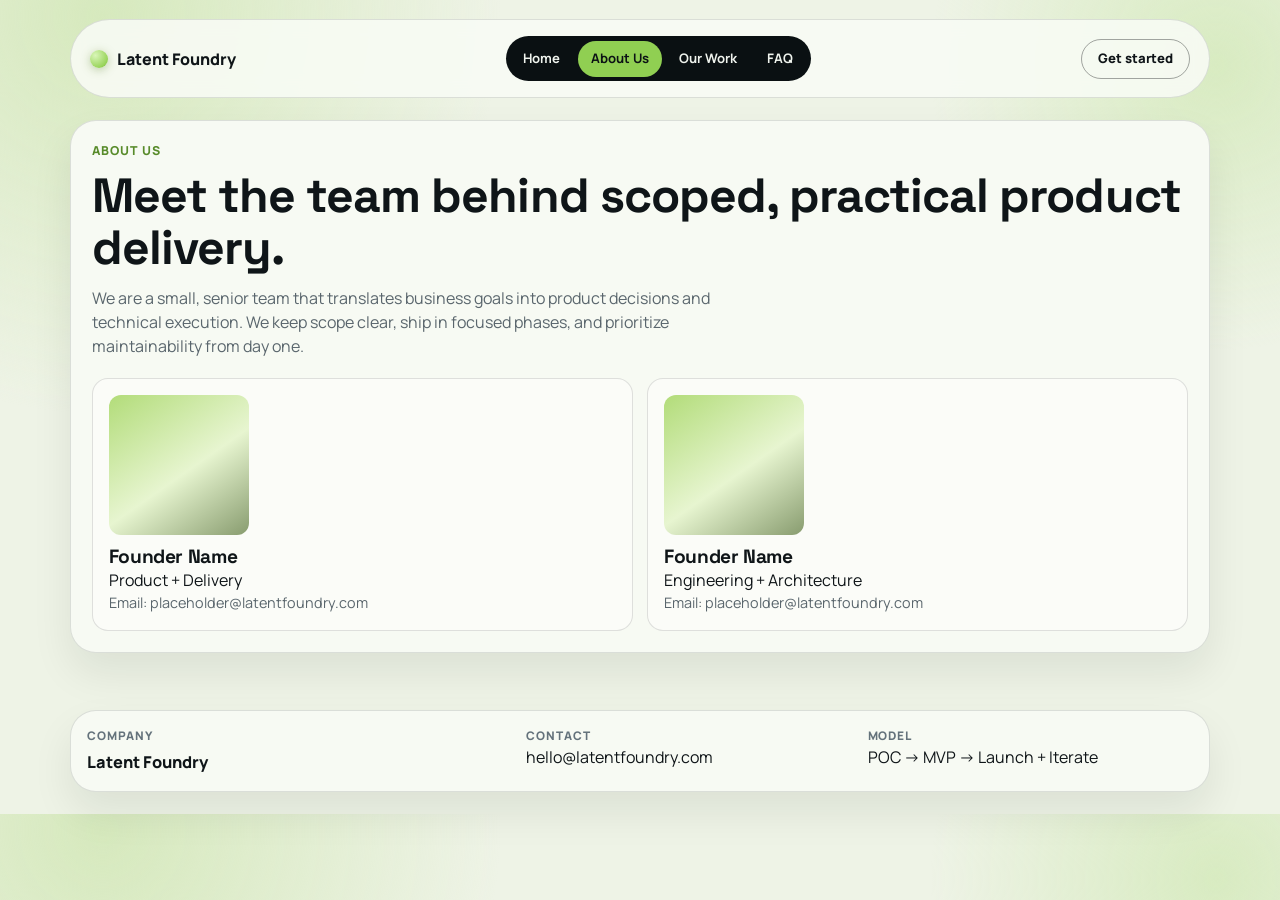
==== about/index.html @ 04f0ca00 "Convert site to multi-page static routes with project slug pages" ====
<!doctype html>
<html lang="en">
  <head>
    <meta charset="UTF-8" />
    <link rel="icon" type="image/svg+xml" href="../assets/favicon.svg" />
    <meta name="viewport" content="width=device-width, initial-scale=1.0" />
    <meta
      name="description"
      content="About Latent Foundry, a boutique product and engineering team focused on practical delivery."
    />
    <title>Latent Foundry | About Us</title>
    <link rel="preconnect" href="https://fonts.googleapis.com" />
    <link rel="preconnect" href="https://fonts.gstatic.com" crossorigin />
    <link
      href="https://fonts.googleapis.com/css2?family=Manrope:wght@400;600;700;800&family=Space+Grotesk:wght@500;700&display=swap"
      rel="stylesheet"
    />
    <link rel="stylesheet" href="../css/styles.css" />
  </head>
  <body data-page="about">
    <header class="site-header">
      <div class="container nav-shell">
        <a href="../" class="brand">
          <span class="brand-dot" aria-hidden="true"></span>
          <span class="brand-text">Latent Foundry</span>
        </a>
        <nav class="nav-links" aria-label="Primary">
          <a href="../">Home</a>
          <a href="../about/" class="active">About Us</a>
          <a href="../work/">Our Work</a>
          <a href="../#faq">FAQ</a>
        </nav>
        <a href="../get-started/" class="nav-cta">Get started</a>
      </div>
    </header>

    <main>
      <section class="section">
        <div class="container panel page-shell" data-reveal>
          <p class="eyebrow">About us</p>
          <h1 id="about-title"></h1>
          <p class="lead" id="about-copy"></p>

          <div class="founder-grid">
            <article class="founder-card">
              <div class="founder-avatar"></div>
              <h3>Founder Name</h3>
              <p>Product + Delivery</p>
              <p class="muted">Email: placeholder@latentfoundry.com</p>
            </article>
            <article class="founder-card">
              <div class="founder-avatar"></div>
              <h3>Founder Name</h3>
              <p>Engineering + Architecture</p>
              <p class="muted">Email: placeholder@latentfoundry.com</p>
            </article>
          </div>
        </div>
      </section>
    </main>

    <footer class="section">
      <div class="container footer-grid panel">
        <div>
          <p class="footer-label">Company</p>
          <p class="footer-brand">Latent Foundry</p>
        </div>
        <div>
          <p class="footer-label">Contact</p>
          <p>hello@latentfoundry.com</p>
        </div>
        <div>
          <p class="footer-label">Model</p>
          <p>POC -> MVP -> Launch + Iterate</p>
        </div>
      </div>
    </footer>

    <script src="../js/content.js" defer></script>
    <script src="../js/main.js" defer></script>
  </body>
</html>
---- css/styles.css ----
:root {
  --bg: #eef3e6;
  --bg-soft: #f7faf3;
  --ink: #0f1518;
  --ink-soft: #5a666d;
  --line: rgba(12, 18, 20, 0.12);
  --accent: #79ba37;
  --accent-dark: #588b2a;
  --radius-lg: 26px;
  --radius-md: 18px;
  --container: 1140px;
}

*,
*::before,
*::after {
  box-sizing: border-box;
}

html {
  scroll-behavior: smooth;
}

body {
  margin: 0;
  background:
    radial-gradient(circle at 8% 2%, #d6e9bd 0%, transparent 28%),
    radial-gradient(circle at 95% 8%, #d8ebc1 0%, transparent 20%),
    var(--bg);
  color: var(--ink);
  font-family: "Manrope", system-ui, -apple-system, Segoe UI, sans-serif;
  line-height: 1.5;
}

h1,
h2,
h3 {
  margin: 0;
  font-family: "Space Grotesk", "Manrope", sans-serif;
  letter-spacing: -0.02em;
  line-height: 1.08;
}

p {
  margin: 0;
}

a {
  color: inherit;
}

.container {
  width: min(var(--container), calc(100% - 2rem));
  margin-inline: auto;
}

.section {
  padding-block: 1.35rem;
}

.site-header {
  padding-top: 1.2rem;
}

.nav-shell {
  border: 1px solid var(--line);
  background: rgba(248, 251, 244, 0.9);
  border-radius: 999px;
  padding: 1rem 1.2rem;
  display: grid;
  grid-template-columns: auto 1fr auto;
  gap: 1rem;
  align-items: center;
  backdrop-filter: blur(10px);
}

.brand {
  display: inline-flex;
  align-items: center;
  gap: 0.55rem;
  text-decoration: none;
}

.brand-dot {
  width: 18px;
  height: 18px;
  border-radius: 50%;
  background: radial-gradient(circle at 30% 30%, #d9f6b8, #99d45b 70%, #6da832 100%);
  box-shadow: 0 2px 10px rgba(90, 127, 36, 0.38);
}

.brand-text {
  font-size: 1rem;
  font-weight: 800;
}

.nav-links {
  justify-self: center;
  display: flex;
  gap: 0.3rem;
  padding: 0.3rem;
  border-radius: 999px;
  background: #0a1012;
}

.nav-links a {
  color: #eff3ed;
  text-decoration: none;
  font-size: 0.82rem;
  font-weight: 700;
  border-radius: 999px;
  padding: 0.5rem 0.8rem;
}

.nav-links a:hover {
  background: rgba(135, 201, 63, 0.22);
}

.nav-links a.active {
  background: #90cf52;
  color: #0c1215;
}

.nav-cta {
  text-decoration: none;
  border: 1px solid rgba(10, 13, 14, 0.36);
  border-radius: 999px;
  padding: 0.58rem 1rem;
  font-size: 0.82rem;
  font-weight: 800;
}

.nav-cta:hover {
  background: #0f1416;
  color: #f3f8ee;
}

.nav-cta.active {
  background: #0f1416;
  color: #f3f8ee;
}

.hero-grid {
  display: grid;
  grid-template-columns: 1.08fr 0.92fr;
  gap: 1rem;
}

.panel {
  border: 1px solid var(--line);
  border-radius: var(--radius-lg);
  background: var(--bg-soft);
  box-shadow: 0 20px 40px rgba(17, 28, 12, 0.08);
}

.hero-copy {
  padding: 1.7rem;
}

.eyebrow {
  color: var(--accent-dark);
  font-size: 0.77rem;
  letter-spacing: 0.08em;
  text-transform: uppercase;
  font-weight: 800;
}

#hero-title {
  margin-top: 0.6rem;
  font-size: clamp(2rem, 5vw, 3.5rem);
  max-width: 16ch;
}

.subtitle {
  margin-top: 0.95rem;
  color: var(--ink-soft);
  font-size: 1rem;
  max-width: 58ch;
}

.primary-cta {
  margin-top: 1.2rem;
  display: inline-flex;
  text-decoration: none;
  background: #0d1316;
  color: #f3f7f0;
  border-radius: 999px;
  padding: 0.75rem 1.15rem;
  font-size: 0.88rem;
  font-weight: 800;
  transition: transform 0.2s ease, box-shadow 0.2s ease;
}

.primary-cta:hover {
  transform: translateY(-2px);
  box-shadow: 0 12px 20px rgba(11, 17, 19, 0.22);
}

.panel-dark {
  background:
    radial-gradient(circle at 15% 20%, rgba(131, 177, 72, 0.22) 0%, transparent 32%),
    #0a1114;
  border: 1px solid rgba(143, 201, 77, 0.2);
  color: #f2f6ef;
  border-radius: var(--radius-lg);
}

.hero-card {
  padding: 1.7rem;
  display: grid;
  gap: 1rem;
}

.hero-card .meta {
  font-size: 0.82rem;
  color: #ced6c8;
}

#hero-card-title {
  font-size: clamp(1.45rem, 3.8vw, 2.25rem);
  max-width: 20ch;
}

.bars {
  margin-top: auto;
  min-height: 140px;
  display: flex;
  align-items: flex-end;
  gap: 0.6rem;
}

.bar {
  width: clamp(38px, 7vw, 60px);
  border-radius: 6px 6px 0 0;
}

.b1 {
  height: 58%;
  background: #a7d679;
}

.b2 {
  height: 78%;
  background: #90ca59;
}

.b3 {
  height: 100%;
  background: #72b23a;
}

.section-head {
  display: grid;
  gap: 0.55rem;
}

.section-head h2 {
  font-size: clamp(1.65rem, 4vw, 2.6rem);
}

.inline-head {
  display: flex;
  justify-content: space-between;
  align-items: end;
  gap: 1rem;
}

.text-link-cta {
  font-size: 0.84rem;
  font-weight: 800;
  text-decoration: none;
  color: #25362c;
}

.lead {
  color: var(--ink-soft);
  max-width: 68ch;
}

.why-list {
  margin: 1rem 0 0;
  padding: 0;
  list-style: none;
  display: grid;
  gap: 0.7rem;
  grid-template-columns: repeat(auto-fit, minmax(240px, 1fr));
}

.why-list li {
  border: 1px solid var(--line);
  border-radius: 14px;
  background: #fcfdfb;
  padding: 0.8rem 0.9rem;
  font-size: 0.92rem;
  color: #2e3b41;
  font-weight: 600;
}

.roadmap-grid {
  margin-top: 1rem;
  display: grid;
  gap: 0.8rem;
  grid-template-columns: repeat(3, minmax(0, 1fr));
}

.roadmap-step {
  border: 1px solid var(--line);
  border-radius: var(--radius-md);
  background: var(--bg-soft);
  padding: 1rem;
}

.roadmap-step .phase {
  color: var(--accent-dark);
  text-transform: uppercase;
  letter-spacing: 0.08em;
  font-size: 0.75rem;
  font-weight: 800;
}

.roadmap-step h3 {
  margin-top: 0.45rem;
  font-size: 1.14rem;
}

.roadmap-step p {
  margin-top: 0.45rem;
  color: var(--ink-soft);
  font-size: 0.92rem;
}

.trust-grid {
  margin-top: 1rem;
  display: grid;
  gap: 0.8rem;
  grid-template-columns: repeat(3, minmax(0, 1fr));
}

.trust-card {
  border: 1px solid var(--line);
  border-radius: var(--radius-md);
  background: #f6f8f2;
  padding: 1rem;
}

.trust-card .label {
  text-transform: uppercase;
  letter-spacing: 0.08em;
  font-size: 0.72rem;
  color: #6d777d;
  font-weight: 800;
}

.trust-card h3 {
  margin-top: 0.5rem;
  font-size: 1.55rem;
}

.trust-card p {
  margin-top: 0.4rem;
  color: var(--ink-soft);
  font-size: 0.92rem;
}

.tag-filters {
  margin-top: 1rem;
  display: flex;
  flex-wrap: wrap;
  gap: 0.45rem;
}

.tag-btn {
  border: 1px solid rgba(10, 16, 18, 0.17);
  border-radius: 999px;
  padding: 0.46rem 0.85rem;
  background: #f2f8e8;
  color: #2a392f;
  font-size: 0.78rem;
  font-weight: 700;
  cursor: pointer;
}

.tag-btn.active {
  background: #0d1417;
  border-color: #0d1417;
  color: #edf4eb;
}

.project-grid {
  margin-top: 1rem;
  display: grid;
  gap: 0.8rem;
  grid-template-columns: repeat(auto-fit, minmax(250px, 1fr));
}

.project-card {
  border: 1px solid var(--line);
  border-radius: 16px;
  overflow: hidden;
  background: #f8faf4;
}

.project-preview {
  min-height: 135px;
}

.project-body {
  padding: 0.9rem;
}

.project-meta {
  font-size: 0.72rem;
  font-weight: 800;
  text-transform: uppercase;
  letter-spacing: 0.08em;
  color: #6b767d;
}

.project-card h3 {
  margin-top: 0.45rem;
  font-size: 1.2rem;
}

.project-summary {
  margin-top: 0.35rem;
  color: var(--ink-soft);
  font-size: 0.9rem;
}

.project-bottom {
  margin-top: 0.65rem;
  border-top: 1px solid rgba(11, 17, 18, 0.1);
  padding-top: 0.65rem;
  display: flex;
  justify-content: space-between;
  align-items: flex-start;
  gap: 0.5rem;
}

.chips {
  display: flex;
  flex-wrap: wrap;
  gap: 0.3rem;
}

.chip {
  border: 1px solid rgba(10, 16, 18, 0.14);
  border-radius: 999px;
  font-size: 0.7rem;
  padding: 0.22rem 0.5rem;
  background: #eef5e4;
  color: #3a4942;
}

.duration {
  font-size: 0.76rem;
  color: #657078;
  font-weight: 700;
  white-space: nowrap;
}

.project-link {
  font-size: 0.78rem;
  font-weight: 800;
  text-decoration: none;
  color: #24352b;
  white-space: nowrap;
}

.faq-panel {
  padding: 1.2rem;
}

.faq-list {
  margin-top: 0.8rem;
  border-top: 1px solid rgba(10, 16, 18, 0.16);
}

.faq-item {
  border-bottom: 1px solid rgba(10, 16, 18, 0.16);
}

.faq-item summary {
  cursor: pointer;
  list-style: none;
  font-weight: 700;
  padding: 0.9rem 0;
}

.faq-item summary::-webkit-details-marker {
  display: none;
}

.faq-item p {
  margin-bottom: 0.95rem;
  color: var(--ink-soft);
  font-size: 0.92rem;
  max-width: 70ch;
}

.footer-cta {
  padding: 1.4rem;
}

.footer-cta h2 {
  font-size: clamp(1.7rem, 5vw, 3rem);
}

.footer-cta-link {
  margin-top: 0.8rem;
  display: inline-flex;
  text-decoration: none;
  font-weight: 800;
  color: #0e1518;
  background: #f6faf3;
  border-radius: 999px;
  padding: 0.62rem 0.95rem;
}

.footer-grid {
  margin-top: 0.9rem;
  padding: 1rem;
  display: grid;
  grid-template-columns: 1.3fr 1fr 1fr;
  gap: 1rem;
}

.footer-label {
  text-transform: uppercase;
  letter-spacing: 0.08em;
  font-size: 0.74rem;
  color: #64727b;
  font-weight: 800;
}

.footer-brand {
  margin-top: 0.35rem;
  font-size: 1.02rem;
  font-weight: 800;
}

.footer-copy {
  margin-top: 0.4rem;
  color: var(--ink-soft);
  font-size: 0.92rem;
}

.page-shell {
  padding: 1.3rem;
}

.page-shell h1 {
  margin-top: 0.6rem;
  font-size: clamp(2rem, 5vw, 3rem);
}

.page-shell .lead {
  margin-top: 0.8rem;
}

.founder-grid {
  margin-top: 1.25rem;
  display: grid;
  gap: 0.9rem;
  grid-template-columns: repeat(2, minmax(0, 1fr));
}

.founder-card {
  border: 1px solid var(--line);
  border-radius: 16px;
  background: #fbfcf8;
  padding: 1rem;
}

.founder-avatar {
  width: 140px;
  max-width: 100%;
  aspect-ratio: 1 / 1;
  border-radius: 12px;
  background: linear-gradient(145deg, #b2dc79 0%, #e7f5d0 55%, #889c6f 100%);
}

.founder-card h3 {
  margin-top: 0.75rem;
  font-size: 1.2rem;
}

.muted {
  color: var(--ink-soft);
  font-size: 0.9rem;
}

.form-placeholder {
  margin-top: 1.25rem;
  border: 1px dashed rgba(12, 17, 18, 0.25);
  border-radius: 14px;
  padding: 0.9rem;
  background: rgba(255, 255, 255, 0.66);
  display: grid;
  gap: 0.65rem;
}

.form-row {
  height: 44px;
  border-radius: 10px;
  background: #e8ece3;
}

.form-row.short {
  max-width: 320px;
}

.form-box {
  height: 170px;
  border-radius: 10px;
  background: #dde5d0;
}

.project-shell {
  padding: 1.3rem;
}

.back-link {
  text-decoration: none;
  font-size: 0.8rem;
  text-transform: uppercase;
  letter-spacing: 0.08em;
  font-weight: 800;
  color: #49752b;
}

.project-shell h1 {
  margin-top: 0.45rem;
  font-size: clamp(2rem, 4vw, 3.4rem);
}

.project-detail-grid {
  margin-top: 1rem;
  display: grid;
  grid-template-columns: 1.08fr 0.92fr;
  gap: 0.8rem;
}

.project-preview.large {
  min-height: 320px;
  border-radius: 16px;
}

.project-side-card {
  border: 1px solid var(--line);
  border-radius: 16px;
  background: #fbfdf9;
  padding: 1rem;
}

.project-side-card h2 {
  font-size: 1.45rem;
}

.duration-line {
  margin-top: 0.5rem;
  color: var(--ink-soft);
  font-size: 0.9rem;
}

.project-side-card h3 {
  margin-top: 0.9rem;
  font-size: 0.96rem;
  text-transform: uppercase;
  letter-spacing: 0.08em;
}

.project-side-card ul {
  margin: 0.55rem 0 0;
  padding: 0;
  list-style: none;
  display: grid;
  gap: 0.45rem;
}

.project-side-card li {
  border: 1px solid rgba(11, 17, 18, 0.12);
  border-radius: 10px;
  padding: 0.5rem 0.6rem;
  color: #49545a;
  background: #f5f9ef;
  font-size: 0.88rem;
}

[data-reveal] {
  opacity: 0;
  transform: translateY(12px);
  transition: opacity 0.45s ease, transform 0.45s ease;
}

[data-reveal].is-visible {
  opacity: 1;
  transform: translateY(0);
}

@media (max-width: 1024px) {
  .nav-shell {
    border-radius: 22px;
    grid-template-columns: 1fr;
  }

  .nav-links {
    justify-self: stretch;
    justify-content: space-between;
    flex-wrap: wrap;
  }

  .hero-grid,
  .roadmap-grid,
  .trust-grid,
  .project-detail-grid,
  .founder-grid,
  .footer-grid {
    grid-template-columns: 1fr;
  }

  .inline-head {
    align-items: start;
    flex-direction: column;
  }
}

@media (max-width: 640px) {
  .container {
    width: calc(100% - 1.2rem);
  }

  .hero-copy,
  .hero-card,
  .faq-panel {
    padding: 1rem;
  }
}
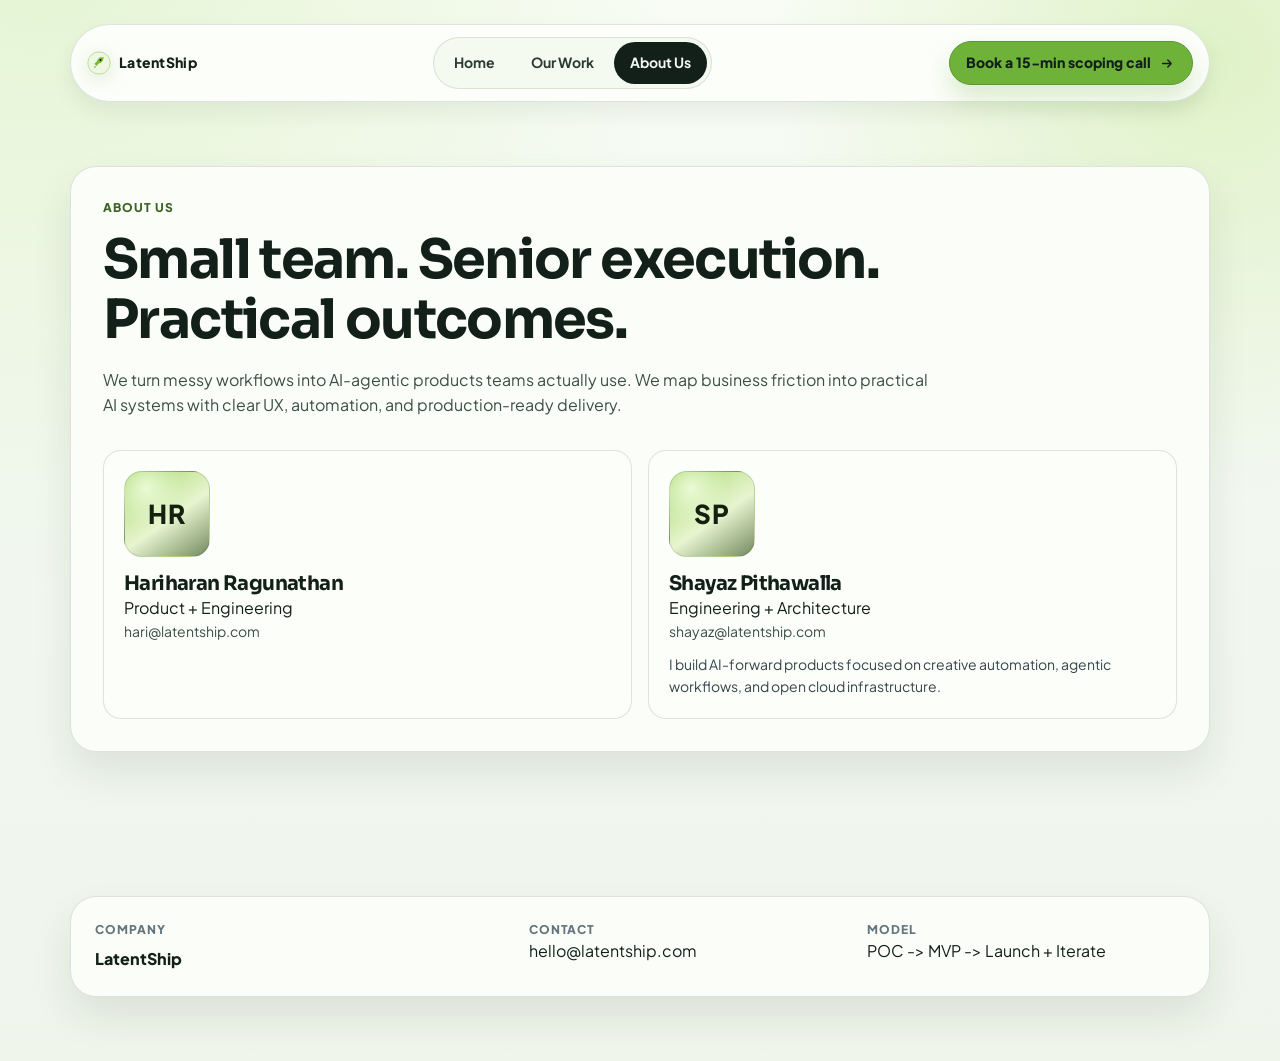
==== commit 448f2c73: "Refine nav pill animation and hover" ====
--- a/about/index.html
+++ b/about/index.html
@@ -6,13 +6,13 @@
     <meta name="viewport" content="width=device-width, initial-scale=1.0" />
     <meta
       name="description"
-      content="About Latent Foundry, a boutique product and engineering team focused on practical delivery."
+      content="About LatentShip, an AI-native product and engineering team building practical operational software."
     />
-    <title>Latent Foundry | About Us</title>
+    <title>LatentShip | About Us</title>
     <link rel="preconnect" href="https://fonts.googleapis.com" />
     <link rel="preconnect" href="https://fonts.gstatic.com" crossorigin />
     <link
-      href="https://fonts.googleapis.com/css2?family=Manrope:wght@400;600;700;800&family=Space+Grotesk:wght@500;700&display=swap"
+      href="https://fonts.googleapis.com/css2?family=Plus+Jakarta+Sans:wght@400;500;600;700;800&family=Sora:wght@500;600;700&display=swap"
       rel="stylesheet"
     />
     <link rel="stylesheet" href="../css/styles.css" />
@@ -21,16 +21,20 @@
     <header class="site-header">
       <div class="container nav-shell">
         <a href="../" class="brand">
-          <span class="brand-dot" aria-hidden="true"></span>
-          <span class="brand-text">Latent Foundry</span>
+          <svg class="brand-mark" viewBox="0 0 28 28" aria-hidden="true" focusable="false">
+            <circle cx="14" cy="14" r="13" fill="#eef7e2" stroke="#b6d98a" />
+            <path d="M16.7 6.9c-2.6.6-4.7 2.7-5.3 5.3l-2.8 2.8 2.4 2.4 2.8-2.8c2.6-.6 4.7-2.7 5.3-5.3l.5-2.2-2.2.5Z" fill="#79ba37" />
+            <circle cx="15.8" cy="10.4" r="1.2" fill="#0f1518" />
+            <path d="M9.2 17.4 8 20l2.6-1.2z" fill="#5f9b2f" />
+          </svg>
+          <span class="brand-text">LatentShip</span>
         </a>
         <nav class="nav-links" aria-label="Primary">
           <a href="../">Home</a>
+          <a href="../work/">Our Work</a>
           <a href="../about/" class="active">About Us</a>
-          <a href="../work/">Our Work</a>
-          <a href="../#faq">FAQ</a>
         </nav>
-        <a href="../get-started/" class="nav-cta">Get started</a>
+        <a href="../get-started/" class="nav-cta">Book a 15-min scoping call</a>
       </div>
     </header>
 
@@ -41,20 +45,7 @@
           <h1 id="about-title"></h1>
           <p class="lead" id="about-copy"></p>
 
-          <div class="founder-grid">
-            <article class="founder-card">
-              <div class="founder-avatar"></div>
-              <h3>Founder Name</h3>
-              <p>Product + Delivery</p>
-              <p class="muted">Email: placeholder@latentfoundry.com</p>
-            </article>
-            <article class="founder-card">
-              <div class="founder-avatar"></div>
-              <h3>Founder Name</h3>
-              <p>Engineering + Architecture</p>
-              <p class="muted">Email: placeholder@latentfoundry.com</p>
-            </article>
-          </div>
+          <div id="founder-grid" class="founder-grid"></div>
         </div>
       </section>
     </main>
@@ -63,11 +54,11 @@
       <div class="container footer-grid panel">
         <div>
           <p class="footer-label">Company</p>
-          <p class="footer-brand">Latent Foundry</p>
+          <p class="footer-brand">LatentShip</p>
         </div>
         <div>
           <p class="footer-label">Contact</p>
-          <p>hello@latentfoundry.com</p>
+          <p>hello@latentship.com</p>
         </div>
         <div>
           <p class="footer-label">Model</p>
@@ -80,3 +71,5 @@
     <script src="../js/main.js" defer></script>
   </body>
 </html>
+
+
--- a/css/styles.css
+++ b/css/styles.css
@@ -1,14 +1,74 @@
 :root {
-  --bg: #eef3e6;
-  --bg-soft: #f7faf3;
-  --ink: #0f1518;
-  --ink-soft: #5a666d;
-  --line: rgba(12, 18, 20, 0.12);
-  --accent: #79ba37;
-  --accent-dark: #588b2a;
+  --font-body: "Plus Jakarta Sans", "Segoe UI", system-ui, -apple-system, sans-serif;
+  --font-display: "Sora", "Plus Jakarta Sans", sans-serif;
+
+  --bg: #f3f8f1;
+  --bg-soft: #fbfdf9;
+  --surface: #ffffff;
+  --surface-muted: #f4f8f1;
+  --ink: #132019;
+  --ink-soft: #3d4f44;
+  --ink-muted: #6d7d73;
+
+  --brand-50: #edf8e3;
+  --brand-100: #d9efc5;
+  --brand-200: #bde092;
+  --brand-400: #6fb23a;
+  --brand-500: #5b9830;
+  --brand-700: #3a6422;
+
+  --info-100: #e4efff;
+  --info-500: #1f69d6;
+  --success-100: #e2f6eb;
+  --success-500: #227a48;
+  --warning-100: #fff3dd;
+  --warning-500: #a66a00;
+  --danger-100: #ffe7e7;
+  --danger-500: #ba2f2f;
+
+  --line: rgba(18, 32, 24, 0.12);
+  --line-strong: rgba(18, 32, 24, 0.24);
+  --focus: #2c7be5;
+
+  --shadow-sm: 0 10px 22px rgba(26, 42, 29, 0.07);
+  --shadow-md: 0 20px 40px rgba(21, 35, 26, 0.09);
+  --shadow-lg: 0 30px 64px rgba(18, 28, 22, 0.12);
+
+  --radius-sm: 12px;
+  --radius-md: 18px;
   --radius-lg: 26px;
-  --radius-md: 18px;
+  --radius-pill: 999px;
+
+  --space-1: 4px;
+  --space-2: 8px;
+  --space-3: 12px;
+  --space-4: 16px;
+  --space-5: 20px;
+  --space-6: 24px;
+  --space-7: 28px;
+  --space-8: 32px;
+  --space-10: 40px;
+  --space-12: 48px;
+  --space-16: 64px;
+
+  --text-xs: 12px;
+  --text-sm: 14px;
+  --text-md: 16px;
+  --text-lg: 20px;
+  --text-xl: clamp(28px, 3.5vw, 42px);
+  --text-hero: clamp(36px, 5.2vw, 64px);
+  --arrow-size: 17px;
+  --arrow-mask: url("data:image/svg+xml,%3Csvg xmlns='http://www.w3.org/2000/svg' viewBox='0 0 24 24'%3E%3Cpath d='M18 12a2 2 0 0 0-.59-1.4l-4.29-4.3a1 1 0 1 0-1.41 1.42L15 11H5a1 1 0 1 0 0 2h10l-3.29 3.29a1 1 0 1 0 1.41 1.42l4.29-4.3A2 2 0 0 0 18 12Z'/%3E%3C/svg%3E");
+
+  --display-letter: -0.03em;
+  --display-line: 1.12;
+  --body-line: 1.55;
+
   --container: 1140px;
+
+  --ease-out: cubic-bezier(0.2, 0.8, 0.2, 1);
+  --fast: 140ms;
+  --normal: 220ms;
 }
 
 *,
@@ -23,22 +83,24 @@
 
 body {
   margin: 0;
+  color: var(--ink);
+  font-family: var(--font-body);
+  font-size: var(--text-md);
+  line-height: var(--body-line);
   background:
-    radial-gradient(circle at 8% 2%, #d6e9bd 0%, transparent 28%),
-    radial-gradient(circle at 95% 8%, #d8ebc1 0%, transparent 20%),
-    var(--bg);
-  color: var(--ink);
-  font-family: "Manrope", system-ui, -apple-system, Segoe UI, sans-serif;
-  line-height: 1.5;
+    radial-gradient(circle at 3% -4%, #e5f5d4 0%, transparent 38%),
+    radial-gradient(circle at 95% 5%, #dff2c7 0%, transparent 28%),
+    linear-gradient(180deg, #f8fcf4 0%, #f3f8f1 34%, #eff5eb 100%);
 }
 
 h1,
 h2,
 h3 {
   margin: 0;
-  font-family: "Space Grotesk", "Manrope", sans-serif;
-  letter-spacing: -0.02em;
-  line-height: 1.08;
+  font-family: var(--font-display);
+  letter-spacing: var(--display-letter);
+  line-height: var(--display-line);
+  text-wrap: balance;
 }
 
 p {
@@ -49,648 +111,1654 @@
   color: inherit;
 }
 
+[hidden] {
+  display: none !important;
+}
+
+a,
+button,
+summary,
+input,
+select,
+textarea {
+  transition:
+    color var(--fast) var(--ease-out),
+    background-color var(--fast) var(--ease-out),
+    border-color var(--fast) var(--ease-out),
+    box-shadow var(--normal) var(--ease-out),
+    transform var(--normal) var(--ease-out),
+    opacity var(--fast) var(--ease-out);
+}
+
+a:focus-visible,
+button:focus-visible,
+summary:focus-visible,
+input:focus-visible,
+select:focus-visible,
+textarea:focus-visible {
+  outline: 3px solid color-mix(in srgb, var(--focus) 58%, transparent);
+  outline-offset: 2px;
+}
+
 .container {
-  width: min(var(--container), calc(100% - 2rem));
+  width: min(var(--container), calc(100% - var(--space-10)));
   margin-inline: auto;
 }
 
 .section {
-  padding-block: 1.35rem;
+  padding-block: var(--space-16);
+}
+
+.section-tight {
+  padding-top: var(--space-2);
+  padding-bottom: var(--space-6);
+}
+
+#why-us.section {
+  padding-top: var(--space-10);
+}
+
+.hero.section {
+  padding-top: var(--space-10);
+  padding-bottom: var(--space-8);
 }
 
 .site-header {
-  padding-top: 1.2rem;
+  padding-top: var(--space-6);
 }
 
 .nav-shell {
   border: 1px solid var(--line);
-  background: rgba(248, 251, 244, 0.9);
-  border-radius: 999px;
-  padding: 1rem 1.2rem;
+  background: color-mix(in srgb, #ffffff 84%, #eaf6de 16%);
+  border-radius: var(--radius-pill);
+  padding: var(--space-3) var(--space-4);
   display: grid;
   grid-template-columns: auto 1fr auto;
-  gap: 1rem;
+  gap: var(--space-3);
   align-items: center;
   backdrop-filter: blur(10px);
+  box-shadow: var(--shadow-sm);
 }
 
 .brand {
   display: inline-flex;
   align-items: center;
-  gap: 0.55rem;
+  gap: var(--space-2);
   text-decoration: none;
 }
 
-.brand-dot {
-  width: 18px;
-  height: 18px;
-  border-radius: 50%;
-  background: radial-gradient(circle at 30% 30%, #d9f6b8, #99d45b 70%, #6da832 100%);
-  box-shadow: 0 2px 10px rgba(90, 127, 36, 0.38);
+.brand-mark {
+  width: 24px;
+  height: 24px;
+  flex: 0 0 24px;
+  filter: drop-shadow(0 4px 10px rgba(90, 146, 45, 0.2));
 }
 
 .brand-text {
-  font-size: 1rem;
+  font-size: var(--text-sm);
   font-weight: 800;
+  letter-spacing: 0.02em;
 }
 
 .nav-links {
   justify-self: center;
   display: flex;
-  gap: 0.3rem;
-  padding: 0.3rem;
-  border-radius: 999px;
-  background: #0a1012;
+  gap: var(--space-1);
+  padding: var(--space-1);
+  border-radius: var(--radius-pill);
+  background: color-mix(in srgb, #f3f9ed 84%, #ffffff 16%);
+  border: 1px solid color-mix(in srgb, var(--line) 85%, #dce8d2 15%);
+  position: relative;
 }
 
 .nav-links a {
-  color: #eff3ed;
+  color: #2b3a32;
   text-decoration: none;
-  font-size: 0.82rem;
+  font-size: var(--text-sm);
   font-weight: 700;
-  border-radius: 999px;
-  padding: 0.5rem 0.8rem;
+  border-radius: var(--radius-pill);
+  padding: 0 var(--space-4);
+  min-height: 42px;
+  display: inline-flex;
+  align-items: center;
+  position: relative;
+  z-index: 1;
 }
 
 .nav-links a:hover {
-  background: rgba(135, 201, 63, 0.22);
+  background: color-mix(in srgb, var(--brand-100) 45%, white);
+  color: #15211a;
+}
+
+.nav-links a:active {
+  transform: translateY(1px) scale(0.99);
 }
 
 .nav-links a.active {
-  background: #90cf52;
-  color: #0c1215;
+  color: #f4f8f2;
+}
+
+.nav-links:not(.is-pill-ready) a.active {
+  background: #13201a;
+}
+
+.nav-active-pill {
+  display: none;
+}
+
+.nav-links.is-pill-ready .nav-active-pill {
+  display: block;
+  position: absolute;
+  top: var(--space-1);
+  left: 0;
+  height: calc(100% - (var(--space-1) * 2));
+  border-radius: var(--radius-pill);
+  background: #13201a;
+  pointer-events: none;
+  transition:
+    transform var(--normal) var(--ease-out),
+    width var(--normal) var(--ease-out);
+}
+
+.nav-links.is-pill-ready a {
+  transition:
+    color var(--fast) var(--ease-out),
+    transform var(--normal) var(--ease-out);
+}
+
+.nav-links.is-pill-ready a.active {
+  background: transparent;
+}
+
+.nav-links.is-pill-ready a:hover {
+  background: transparent;
+}
+
+.nav-cta,
+.primary-cta,
+.footer-cta-link,
+.btn-primary {
+  text-decoration: none;
+  border-radius: var(--radius-pill);
+  min-height: 44px;
+  display: inline-flex;
+  align-items: center;
+  justify-content: center;
+  font-size: var(--text-sm);
+  font-weight: 800;
+  padding: 0 var(--space-4);
+  border: 1px solid #0f1914;
+  background: #14211a;
+  color: #f7fbf5;
+  box-shadow: 0 12px 26px rgba(18, 32, 24, 0.16);
+}
+
+.nav-cta::after,
+.primary-cta::after,
+.footer-cta-link::after {
+  content: "";
+  width: var(--arrow-size);
+  height: var(--arrow-size);
+  margin-left: 8px;
+  flex: 0 0 var(--arrow-size);
+  background-color: currentColor;
+  -webkit-mask-image: var(--arrow-mask);
+  mask-image: var(--arrow-mask);
+  -webkit-mask-repeat: no-repeat;
+  mask-repeat: no-repeat;
+  -webkit-mask-size: contain;
+  mask-size: contain;
+  -webkit-mask-position: center;
+  mask-position: center;
 }
 
 .nav-cta {
+  border-color: var(--brand-500);
+  background: var(--brand-400);
+  color: #112018;
+  box-shadow: 0 14px 26px rgba(106, 168, 54, 0.22);
+}
+
+.nav-cta:hover,
+.primary-cta:hover,
+.footer-cta-link:hover,
+.btn-primary:hover {
+  transform: translateY(-1px);
+}
+
+.nav-cta:hover {
+  background: var(--brand-500);
+  color: #f7fbf5;
+}
+
+.primary-cta:hover,
+.footer-cta-link:hover,
+.btn-primary:hover {
+  background: #1b2b23;
+}
+
+.footer-cta-link:hover {
+  color: #f7fbf5;
+}
+
+.nav-cta:active,
+.primary-cta:active,
+.footer-cta-link:active,
+.btn-primary:active {
+  transform: translateY(1px) scale(0.99);
+}
+
+.nav-cta.active {
+  border-color: #111a14;
+  background: #111a14;
+  color: #f6fbf4;
+}
+
+.secondary-cta,
+.text-link-cta,
+.project-link,
+.back-link,
+.btn-ghost {
   text-decoration: none;
-  border: 1px solid rgba(10, 13, 14, 0.36);
-  border-radius: 999px;
-  padding: 0.58rem 1rem;
-  font-size: 0.82rem;
-  font-weight: 800;
-}
-
-.nav-cta:hover {
-  background: #0f1416;
-  color: #f3f8ee;
-}
-
-.nav-cta.active {
-  background: #0f1416;
-  color: #f3f8ee;
+  color: #213228;
+  font-size: var(--text-sm);
+  font-weight: 700;
+  border: 1px solid transparent;
+  border-radius: var(--radius-pill);
+  padding: var(--space-2) var(--space-3);
+  display: inline-flex;
+  align-items: center;
+  gap: var(--space-2);
+}
+
+.secondary-cta,
+.btn-ghost {
+  border-color: color-mix(in srgb, var(--line) 88%, #dce8d4 12%);
+  background: color-mix(in srgb, white 65%, #edf7e4 35%);
+}
+
+.secondary-cta:hover,
+.text-link-cta:hover,
+.project-link:hover,
+.back-link:hover,
+.btn-ghost:hover {
+  color: #14231a;
+  border-color: color-mix(in srgb, var(--brand-400) 40%, var(--line) 60%);
+  background: color-mix(in srgb, var(--brand-100) 34%, #ffffff 66%);
+}
+
+.secondary-cta:active,
+.text-link-cta:active,
+.project-link:active,
+.back-link:active,
+.btn-ghost:active {
+  transform: translateY(1px) scale(0.99);
+}
+
+.button-disabled,
+button:disabled,
+input:disabled,
+select:disabled,
+textarea:disabled,
+[aria-disabled="true"] {
+  cursor: not-allowed;
+  opacity: 0.56;
 }
 
 .hero-grid {
   display: grid;
-  grid-template-columns: 1.08fr 0.92fr;
-  gap: 1rem;
+  grid-template-columns: 1.12fr 0.88fr;
+  gap: var(--space-4);
 }
 
 .panel {
   border: 1px solid var(--line);
   border-radius: var(--radius-lg);
-  background: var(--bg-soft);
-  box-shadow: 0 20px 40px rgba(17, 28, 12, 0.08);
+  background: color-mix(in srgb, var(--surface) 70%, #eff8e8 30%);
+  box-shadow: var(--shadow-md);
 }
 
 .hero-copy {
-  padding: 1.7rem;
+  padding: var(--space-8);
+  position: relative;
+  overflow: hidden;
+}
+
+.hero-copy::before {
+  content: "";
+  position: absolute;
+  inset: 0;
+  background:
+    radial-gradient(circle at 100% 0%, rgba(123, 181, 59, 0.17) 0%, transparent 40%),
+    linear-gradient(140deg, transparent 54%, rgba(210, 236, 181, 0.25) 100%);
+  pointer-events: none;
+}
+
+.hero-copy > * {
+  position: relative;
+  z-index: 1;
 }
 
 .eyebrow {
-  color: var(--accent-dark);
-  font-size: 0.77rem;
+  color: var(--brand-700);
+  font-size: var(--text-xs);
   letter-spacing: 0.08em;
   text-transform: uppercase;
   font-weight: 800;
 }
 
 #hero-title {
-  margin-top: 0.6rem;
-  font-size: clamp(2rem, 5vw, 3.5rem);
-  max-width: 16ch;
+  margin-top: var(--space-3);
+  font-size: clamp(30px, 4.3vw, 56px);
+  max-width: 14ch;
+}
+
+.hero-qualifier {
+  margin-top: var(--space-2);
+  color: #334a3b;
+  font-size: var(--text-sm);
+  font-weight: 700;
 }
 
 .subtitle {
-  margin-top: 0.95rem;
+  margin-top: var(--space-4);
   color: var(--ink-soft);
-  font-size: 1rem;
-  max-width: 58ch;
-}
-
-.primary-cta {
-  margin-top: 1.2rem;
-  display: inline-flex;
-  text-decoration: none;
-  background: #0d1316;
-  color: #f3f7f0;
-  border-radius: 999px;
-  padding: 0.75rem 1.15rem;
-  font-size: 0.88rem;
-  font-weight: 800;
-  transition: transform 0.2s ease, box-shadow 0.2s ease;
-}
-
-.primary-cta:hover {
-  transform: translateY(-2px);
-  box-shadow: 0 12px 20px rgba(11, 17, 19, 0.22);
+  font-size: var(--text-md);
+  max-width: 52ch;
+}
+
+.hero-bullets {
+  margin: var(--space-5) 0 0;
+  padding: 0;
+  list-style: none;
+  display: grid;
+  gap: var(--space-2);
+}
+
+.hero-bullets li {
+  color: #27392f;
+  font-size: var(--text-md);
+  position: relative;
+  padding-left: 26px;
+}
+
+.hero-bullets li::before {
+  content: "";
+  width: 9px;
+  height: 9px;
+  border-radius: 50%;
+  background: var(--brand-400);
+  position: absolute;
+  left: 2px;
+  top: 0.62em;
+  box-shadow: 0 0 0 4px color-mix(in srgb, var(--brand-100) 85%, transparent);
+}
+
+.hero-actions {
+  margin-top: var(--space-6);
+  display: flex;
+  flex-wrap: wrap;
+  gap: var(--space-3);
+  align-items: center;
 }
 
 .panel-dark {
+  color: #f4f8f2;
+  border-radius: var(--radius-lg);
+  border: 1px solid rgba(144, 203, 83, 0.24);
   background:
-    radial-gradient(circle at 15% 20%, rgba(131, 177, 72, 0.22) 0%, transparent 32%),
-    #0a1114;
-  border: 1px solid rgba(143, 201, 77, 0.2);
-  color: #f2f6ef;
-  border-radius: var(--radius-lg);
+    radial-gradient(circle at 12% 12%, rgba(139, 200, 75, 0.28) 0%, transparent 36%),
+    linear-gradient(150deg, #152019 0%, #0f1813 55%, #111c16 100%);
+  position: relative;
+  overflow: hidden;
+}
+
+.panel-dark::after {
+  content: "";
+  position: absolute;
+  inset: 0;
+  background: linear-gradient(180deg, rgba(8, 14, 11, 0.04) 0%, rgba(8, 14, 11, 0.3) 100%);
+  pointer-events: none;
 }
 
 .hero-card {
-  padding: 1.7rem;
-  display: grid;
-  gap: 1rem;
+  padding: var(--space-7);
+  display: grid;
+  gap: var(--space-4);
+  min-height: 420px;
+  box-shadow: var(--shadow-lg);
+}
+
+.hero-card > * {
+  position: relative;
+  z-index: 1;
 }
 
 .hero-card .meta {
-  font-size: 0.82rem;
-  color: #ced6c8;
+  font-size: var(--text-sm);
+  color: #d4dfd1;
 }
 
 #hero-card-title {
-  font-size: clamp(1.45rem, 3.8vw, 2.25rem);
-  max-width: 20ch;
+  font-size: clamp(26px, 3.2vw, 36px);
+  max-width: 18ch;
 }
 
 .bars {
   margin-top: auto;
-  min-height: 140px;
+  margin-left: auto;
+  min-height: 126px;
   display: flex;
   align-items: flex-end;
-  gap: 0.6rem;
+  gap: var(--space-2);
 }
 
 .bar {
-  width: clamp(38px, 7vw, 60px);
-  border-radius: 6px 6px 0 0;
+  width: clamp(34px, 7vw, 62px);
+  border-radius: 8px 8px 0 0;
+  box-shadow: inset 0 1px 0 rgba(255, 255, 255, 0.28);
 }
 
 .b1 {
-  height: 58%;
-  background: #a7d679;
+  height: 56%;
+  background: #b8dd8f;
 }
 
 .b2 {
   height: 78%;
-  background: #90ca59;
+  background: #91c95d;
 }
 
 .b3 {
   height: 100%;
-  background: #72b23a;
+  background: #6aac38;
+}
+
+.hero-timeline {
+  margin: var(--space-1) 0 0;
+  padding: 0;
+  list-style: none;
+  display: grid;
+  gap: var(--space-3);
+}
+
+.hero-timeline li {
+  display: grid;
+  grid-template-columns: auto 1fr;
+  gap: var(--space-3);
+  color: #e7eee4;
+  font-size: var(--text-sm);
+}
+
+.hero-time {
+  color: #b1e17b;
+  font-weight: 800;
+  font-size: var(--text-xs);
+  text-transform: uppercase;
+  letter-spacing: 0.07em;
+}
+
+.proof-strip {
+  padding: var(--space-4) var(--space-5);
+  display: grid;
+  gap: var(--space-3);
+}
+
+.proof-strip p {
+  font-size: var(--text-sm);
+  font-weight: 800;
+  color: #223228;
+}
+
+.proof-badges {
+  display: flex;
+  flex-wrap: wrap;
+  gap: var(--space-2);
+}
+
+.proof-badges span {
+  border-radius: var(--radius-pill);
+  border: 1px solid color-mix(in srgb, var(--line) 90%, #dbe7d2 10%);
+  background: color-mix(in srgb, #ffffff 82%, var(--brand-50) 18%);
+  padding: 6px 10px;
+  font-size: var(--text-xs);
+  font-weight: 700;
+  color: #36493f;
+}
+
+.why-panel {
+  padding: var(--space-8);
 }
 
 .section-head {
   display: grid;
-  gap: 0.55rem;
+  gap: var(--space-2);
+}
+
+.section-head h1 {
+  font-size: var(--text-xl);
 }
 
 .section-head h2 {
-  font-size: clamp(1.65rem, 4vw, 2.6rem);
+  font-size: clamp(30px, 3.8vw, 46px);
+}
+
+#why-us .section-head h2 {
+  font-size: clamp(30px, 3.2vw, 40px);
 }
 
 .inline-head {
   display: flex;
   justify-content: space-between;
-  align-items: end;
-  gap: 1rem;
+  align-items: flex-end;
+  gap: var(--space-4);
 }
 
 .text-link-cta {
-  font-size: 0.84rem;
+  font-size: var(--text-sm);
   font-weight: 800;
-  text-decoration: none;
-  color: #25362c;
+}
+
+.text-link-cta::after {
+  content: "";
+  width: var(--arrow-size);
+  height: var(--arrow-size);
+  flex: 0 0 var(--arrow-size);
+  background-color: currentColor;
+  -webkit-mask-image: var(--arrow-mask);
+  mask-image: var(--arrow-mask);
+  -webkit-mask-repeat: no-repeat;
+  mask-repeat: no-repeat;
+  -webkit-mask-size: contain;
+  mask-size: contain;
+  -webkit-mask-position: center;
+  mask-position: center;
 }
 
 .lead {
   color: var(--ink-soft);
-  max-width: 68ch;
+  font-size: var(--text-md);
+  line-height: 1.62;
+  max-width: 70ch;
+}
+
+.collab-note {
+  margin-top: var(--space-1);
+  color: #2f4438;
+  font-size: var(--text-sm);
+  font-weight: 700;
 }
 
 .why-list {
-  margin: 1rem 0 0;
+  margin: var(--space-6) 0 0;
   padding: 0;
   list-style: none;
   display: grid;
-  gap: 0.7rem;
-  grid-template-columns: repeat(auto-fit, minmax(240px, 1fr));
+  gap: var(--space-4);
+  grid-template-columns: repeat(3, minmax(0, 1fr));
 }
 
 .why-list li {
   border: 1px solid var(--line);
-  border-radius: 14px;
-  background: #fcfdfb;
-  padding: 0.8rem 0.9rem;
-  font-size: 0.92rem;
-  color: #2e3b41;
+  border-radius: var(--radius-md);
+  background: #fcfefb;
+  padding: var(--space-5);
+}
+
+.why-list h3 {
+  font-size: var(--text-lg);
+}
+
+.why-list p {
+  margin-top: var(--space-3);
+  font-size: var(--text-sm);
+  color: var(--ink-soft);
   font-weight: 600;
 }
 
 .roadmap-grid {
-  margin-top: 1rem;
-  display: grid;
-  gap: 0.8rem;
+  margin-top: var(--space-6);
+  display: grid;
+  gap: var(--space-4);
   grid-template-columns: repeat(3, minmax(0, 1fr));
 }
 
+.roadmap-stage {
+  margin-top: var(--space-6);
+  background: linear-gradient(145deg, #deefc8 0%, #d2e8b7 46%, #f4faeb 100%);
+  border-radius: 28px;
+  border: 1px solid rgba(14, 20, 8, 0.1);
+  padding: var(--space-6);
+  box-shadow: 0 22px 46px rgba(73, 101, 40, 0.11);
+}
+
+.stage-top {
+  display: flex;
+  justify-content: flex-start;
+  align-items: center;
+  gap: var(--space-4);
+  margin-bottom: var(--space-4);
+}
+
+.slot-note {
+  font-size: var(--text-sm);
+  color: #243617;
+  font-weight: 800;
+}
+
+.timeline-grid {
+  padding-top: 0;
+}
+
 .roadmap-step {
-  border: 1px solid var(--line);
+  border: 1px solid rgba(25, 32, 18, 0.11);
   border-radius: var(--radius-md);
-  background: var(--bg-soft);
-  padding: 1rem;
+  background: rgba(251, 254, 247, 0.82);
+  box-shadow: inset 0 1px 0 rgba(255, 255, 255, 0.5);
+  padding: var(--space-5);
+  min-height: 204px;
 }
 
 .roadmap-step .phase {
-  color: var(--accent-dark);
+  color: var(--brand-700);
   text-transform: uppercase;
   letter-spacing: 0.08em;
-  font-size: 0.75rem;
+  font-size: var(--text-xs);
   font-weight: 800;
 }
 
 .roadmap-step h3 {
-  margin-top: 0.45rem;
-  font-size: 1.14rem;
+  margin-top: var(--space-3);
+  font-size: 22px;
+}
+
+.roadmap-step .timeline {
+  margin-top: var(--space-2);
+  font-size: var(--text-xs);
+  font-weight: 800;
+  letter-spacing: 0.08em;
+  text-transform: uppercase;
+  color: #647364;
 }
 
 .roadmap-step p {
-  margin-top: 0.45rem;
+  margin-top: var(--space-2);
   color: var(--ink-soft);
-  font-size: 0.92rem;
+  font-size: var(--text-sm);
+}
+
+.mini-list {
+  margin: var(--space-3) 0 0;
+  padding: 0;
+  list-style: none;
+  display: grid;
+  gap: var(--space-2);
+}
+
+.mini-list li {
+  font-size: var(--text-xs);
+  color: #37483e;
+  border: 1px solid rgba(10, 16, 18, 0.14);
+  border-radius: var(--radius-sm);
+  padding: 6px 9px;
+  background: #f8fcef;
 }
 
 .trust-grid {
-  margin-top: 1rem;
-  display: grid;
-  gap: 0.8rem;
+  margin-top: var(--space-4);
+  display: grid;
+  gap: var(--space-4);
   grid-template-columns: repeat(3, minmax(0, 1fr));
 }
 
 .trust-card {
   border: 1px solid var(--line);
   border-radius: var(--radius-md);
-  background: #f6f8f2;
-  padding: 1rem;
+  background: #f9fdf4;
+  padding: var(--space-5);
+  box-shadow: var(--shadow-sm);
 }
 
 .trust-card .label {
   text-transform: uppercase;
   letter-spacing: 0.08em;
-  font-size: 0.72rem;
-  color: #6d777d;
+  font-size: var(--text-xs);
+  color: var(--ink-muted);
   font-weight: 800;
 }
 
 .trust-card h3 {
-  margin-top: 0.5rem;
-  font-size: 1.55rem;
+  margin-top: var(--space-3);
+  font-size: clamp(24px, 3vw, 32px);
 }
 
 .trust-card p {
-  margin-top: 0.4rem;
+  margin-top: var(--space-2);
   color: var(--ink-soft);
-  font-size: 0.92rem;
+  font-size: var(--text-sm);
 }
 
 .tag-filters {
-  margin-top: 1rem;
+  margin-top: var(--space-6);
   display: flex;
   flex-wrap: wrap;
-  gap: 0.45rem;
+  gap: var(--space-2);
 }
 
 .tag-btn {
-  border: 1px solid rgba(10, 16, 18, 0.17);
-  border-radius: 999px;
-  padding: 0.46rem 0.85rem;
-  background: #f2f8e8;
-  color: #2a392f;
-  font-size: 0.78rem;
+  border: 1px solid color-mix(in srgb, var(--line) 90%, #dce8d2 10%);
+  border-radius: var(--radius-pill);
+  padding: var(--space-2) var(--space-4);
+  min-height: 38px;
+  background: #f4f9ee;
+  color: #263830;
+  font-size: var(--text-sm);
   font-weight: 700;
   cursor: pointer;
 }
 
-.tag-btn.active {
-  background: #0d1417;
-  border-color: #0d1417;
-  color: #edf4eb;
+.tag-btn:hover {
+  background: color-mix(in srgb, var(--brand-100) 30%, #ffffff);
+}
+
+.tag-btn:active {
+  transform: translateY(1px) scale(0.99);
+}
+
+.tag-btn.active,
+.tag-btn[aria-pressed="true"] {
+  background: #122019;
+  border-color: #122019;
+  color: #eef6ea;
 }
 
 .project-grid {
-  margin-top: 1rem;
-  display: grid;
-  gap: 0.8rem;
-  grid-template-columns: repeat(auto-fit, minmax(250px, 1fr));
+  margin-top: var(--space-6);
+  display: grid;
+  gap: var(--space-4);
+  grid-template-columns: repeat(3, minmax(0, 1fr));
 }
 
 .project-card {
   border: 1px solid var(--line);
-  border-radius: 16px;
+  border-radius: var(--radius-md);
   overflow: hidden;
-  background: #f8faf4;
+  background: #f9fdf5;
+  text-decoration: none;
+  color: inherit;
+  display: block;
+  box-shadow: var(--shadow-sm);
+}
+
+.project-card:hover {
+  transform: translateY(-3px);
+  box-shadow: 0 20px 34px rgba(19, 33, 24, 0.13);
+}
+
+.project-card:active {
+  transform: translateY(-1px);
+}
+
+.project-card:focus-visible {
+  outline: 3px solid color-mix(in srgb, var(--focus) 56%, transparent);
+  outline-offset: 3px;
 }
 
 .project-preview {
-  min-height: 135px;
+  min-height: 155px;
+  position: relative;
+  overflow: hidden;
+}
+
+.project-preview-image,
+.project-gallery-image {
+  position: absolute;
+  inset: 0;
+  width: 100%;
+  height: 100%;
+  object-fit: cover;
+}
+
+.project-preview.has-image::before,
+.project-preview.has-image::after {
+  content: none;
+}
+
+.project-preview::before {
+  content: "";
+  position: absolute;
+  inset: 0;
+  background:
+    linear-gradient(0deg, rgba(9, 14, 12, 0.55) 2%, rgba(9, 14, 12, 0) 52%),
+    linear-gradient(120deg, rgba(255, 255, 255, 0.24) 0%, rgba(255, 255, 255, 0) 46%);
+}
+
+.project-preview::after {
+  content: "";
+  position: absolute;
+  inset: auto -20% -50% -20%;
+  height: 80%;
+  background: radial-gradient(circle, rgba(255, 255, 255, 0.16) 0%, transparent 66%);
+}
+
+.project-poster-line {
+  position: absolute;
+  left: var(--space-3);
+  right: var(--space-3);
+  bottom: var(--space-3);
+  background: rgba(9, 14, 16, 0.74);
+  color: #f2f7f0;
+  border-radius: var(--radius-sm);
+  padding: 6px 10px;
+  font-size: var(--text-xs);
+  font-weight: 800;
+  letter-spacing: 0.02em;
+  z-index: 1;
 }
 
 .project-body {
-  padding: 0.9rem;
+  padding: var(--space-5);
 }
 
 .project-meta {
-  font-size: 0.72rem;
+  font-size: var(--text-xs);
   font-weight: 800;
   text-transform: uppercase;
   letter-spacing: 0.08em;
-  color: #6b767d;
+  color: #66766d;
 }
 
 .project-card h3 {
-  margin-top: 0.45rem;
-  font-size: 1.2rem;
+  margin-top: var(--space-3);
+  font-size: 24px;
 }
 
 .project-summary {
-  margin-top: 0.35rem;
+  margin-top: var(--space-2);
   color: var(--ink-soft);
-  font-size: 0.9rem;
+  font-size: var(--text-sm);
+  line-height: 1.52;
+  display: -webkit-box;
+  -webkit-line-clamp: 2;
+  line-clamp: 2;
+  -webkit-box-orient: vertical;
+  overflow: hidden;
+}
+
+.project-outcome {
+  margin-top: var(--space-3);
+  color: #3f5146;
+  font-size: var(--text-sm);
+  line-height: 1.52;
+}
+
+.project-highlights {
+  margin: var(--space-3) 0 0;
+  padding-left: var(--space-4);
+  display: grid;
+  gap: 5px;
+}
+
+.project-highlights li {
+  color: #41544a;
+  font-size: var(--text-sm);
 }
 
 .project-bottom {
-  margin-top: 0.65rem;
-  border-top: 1px solid rgba(11, 17, 18, 0.1);
-  padding-top: 0.65rem;
+  margin-top: var(--space-4);
+  border-top: 1px solid rgba(11, 17, 18, 0.11);
+  padding-top: var(--space-3);
   display: flex;
   justify-content: space-between;
-  align-items: flex-start;
-  gap: 0.5rem;
+  align-items: center;
+  gap: var(--space-3);
+  flex-wrap: nowrap;
 }
 
 .chips {
   display: flex;
   flex-wrap: wrap;
-  gap: 0.3rem;
-}
-
-.chip {
+  gap: 6px;
+  min-width: 0;
+}
+
+.chip,
+.status-chip {
   border: 1px solid rgba(10, 16, 18, 0.14);
-  border-radius: 999px;
-  font-size: 0.7rem;
-  padding: 0.22rem 0.5rem;
-  background: #eef5e4;
-  color: #3a4942;
+  border-radius: var(--radius-pill);
+  font-size: var(--text-xs);
+  padding: 4px 9px;
+  background: #edf7e3;
+  color: #33483e;
+  font-weight: 700;
+}
+
+.status-chip.info {
+  background: var(--info-100);
+  color: var(--info-500);
+  border-color: color-mix(in srgb, var(--info-500) 25%, transparent);
+}
+
+.status-chip.success {
+  background: var(--success-100);
+  color: var(--success-500);
+  border-color: color-mix(in srgb, var(--success-500) 25%, transparent);
+}
+
+.status-chip.warning {
+  background: var(--warning-100);
+  color: var(--warning-500);
+  border-color: color-mix(in srgb, var(--warning-500) 25%, transparent);
+}
+
+.status-chip.danger {
+  background: var(--danger-100);
+  color: var(--danger-500);
+  border-color: color-mix(in srgb, var(--danger-500) 25%, transparent);
 }
 
 .duration {
-  font-size: 0.76rem;
-  color: #657078;
+  font-size: var(--text-xs);
+  color: #667770;
   font-weight: 700;
   white-space: nowrap;
 }
 
 .project-link {
-  font-size: 0.78rem;
+  font-size: var(--text-sm);
   font-weight: 800;
-  text-decoration: none;
-  color: #24352b;
+  display: inline-flex;
+  align-items: center;
+  gap: 6px;
   white-space: nowrap;
-}
-
-.faq-panel {
-  padding: 1.2rem;
+  flex: 0 0 auto;
+}
+
+.inline-arrow-icon {
+  width: var(--arrow-size);
+  height: var(--arrow-size);
+  fill: currentColor;
+  flex: 0 0 var(--arrow-size);
+}
+
+.project-card.is-compact .project-highlights {
+  display: none;
+}
+
+.project-card.is-compact .chips .chip:nth-child(n + 3) {
+  display: none;
 }
 
 .faq-list {
-  margin-top: 0.8rem;
-  border-top: 1px solid rgba(10, 16, 18, 0.16);
+  margin-top: var(--space-2);
+  border-top: 1px solid rgba(10, 16, 18, 0.12);
 }
 
 .faq-item {
-  border-bottom: 1px solid rgba(10, 16, 18, 0.16);
+  border-bottom: 1px solid rgba(10, 16, 18, 0.12);
+  border-radius: var(--space-1);
 }
 
 .faq-item summary {
   cursor: pointer;
   list-style: none;
   font-weight: 700;
-  padding: 0.9rem 0;
+  line-height: 24px;
+  padding: var(--space-4) var(--space-8) var(--space-4) 0;
+  position: relative;
+}
+
+.faq-item summary:hover {
+  color: #1f3025;
 }
 
 .faq-item summary::-webkit-details-marker {
   display: none;
 }
 
-.faq-item p {
-  margin-bottom: 0.95rem;
+.faq-item summary::after {
+  content: "+";
+  width: 28px;
+  height: 28px;
+  border-radius: 50%;
+  border: 1px solid rgba(10, 16, 18, 0.2);
+  color: #2b3c32;
+  background: #f5f9f1;
+  display: flex;
+  align-items: center;
+  justify-content: center;
+  position: absolute;
+  right: 0;
+  top: 50%;
+  transform: translateY(-50%);
+  font-weight: 800;
+  font-size: 20px;
+  line-height: 1;
+}
+
+.faq-item[open] summary::after {
+  content: "−";
+  background: #17251d;
+  color: #f2f7f0;
+  border-color: #17251d;
+}
+
+.faq-item[open] {
+  background: rgba(247, 251, 242, 0.8);
+}
+
+.faq-item ul {
+  margin: 0 0 var(--space-4);
+  padding-left: var(--space-5);
+  display: grid;
+  gap: var(--space-2);
+}
+
+.faq-item li {
   color: var(--ink-soft);
-  font-size: 0.92rem;
+  font-size: var(--text-sm);
   max-width: 70ch;
 }
 
+.faq-shell {
+  padding: var(--space-8);
+  display: grid;
+  grid-template-columns: 0.95fr 1.25fr;
+  gap: var(--space-10);
+}
+
+.faq-left .lead {
+  margin-top: var(--space-4);
+}
+
+.faq-left .text-link-cta {
+  margin-top: var(--space-5);
+}
+
+.call-list {
+  margin: var(--space-5) 0 0;
+  padding: 0;
+  list-style: none;
+  display: grid;
+  gap: var(--space-2);
+}
+
+.call-list li {
+  color: #2e4036;
+  font-size: var(--text-sm);
+  padding-left: var(--space-4);
+  position: relative;
+}
+
+.call-list li::before {
+  content: "";
+  width: 8px;
+  height: 8px;
+  border-radius: 50%;
+  background: var(--brand-400);
+  position: absolute;
+  left: 0;
+  top: 0.52em;
+}
+
 .footer-cta {
-  padding: 1.4rem;
+  padding: var(--space-8);
 }
 
 .footer-cta h2 {
-  font-size: clamp(1.7rem, 5vw, 3rem);
+  font-size: clamp(34px, 5vw, 52px);
 }
 
 .footer-cta-link {
-  margin-top: 0.8rem;
-  display: inline-flex;
-  text-decoration: none;
-  font-weight: 800;
-  color: #0e1518;
+  margin-top: var(--space-4);
   background: #f6faf3;
-  border-radius: 999px;
-  padding: 0.62rem 0.95rem;
+  color: #0f1914;
+  border-color: transparent;
+  box-shadow: none;
+}
+
+.footer-subline {
+  margin-top: var(--space-3);
+  color: #d3dfcd;
+  font-size: var(--text-sm);
 }
 
 .footer-grid {
-  margin-top: 0.9rem;
-  padding: 1rem;
+  margin-top: var(--space-4);
+  padding: var(--space-6);
   display: grid;
   grid-template-columns: 1.3fr 1fr 1fr;
-  gap: 1rem;
+  gap: var(--space-5);
 }
 
 .footer-label {
   text-transform: uppercase;
   letter-spacing: 0.08em;
-  font-size: 0.74rem;
-  color: #64727b;
+  font-size: var(--text-xs);
+  color: #64747d;
   font-weight: 800;
 }
 
 .footer-brand {
-  margin-top: 0.35rem;
-  font-size: 1.02rem;
+  margin-top: var(--space-2);
+  font-size: var(--text-md);
   font-weight: 800;
 }
 
 .footer-copy {
-  margin-top: 0.4rem;
+  margin-top: var(--space-2);
   color: var(--ink-soft);
-  font-size: 0.92rem;
+  font-size: var(--text-sm);
 }
 
 .page-shell {
-  padding: 1.3rem;
+  padding: var(--space-8);
 }
 
 .page-shell h1 {
-  margin-top: 0.6rem;
-  font-size: clamp(2rem, 5vw, 3rem);
+  margin-top: var(--space-3);
+  font-size: clamp(36px, 4.8vw, 54px);
 }
 
 .page-shell .lead {
-  margin-top: 0.8rem;
+  margin-top: var(--space-4);
 }
 
 .founder-grid {
-  margin-top: 1.25rem;
-  display: grid;
-  gap: 0.9rem;
+  margin-top: var(--space-8);
+  display: grid;
+  gap: var(--space-4);
   grid-template-columns: repeat(2, minmax(0, 1fr));
 }
 
 .founder-card {
   border: 1px solid var(--line);
-  border-radius: 16px;
-  background: #fbfcf8;
-  padding: 1rem;
+  border-radius: var(--radius-md);
+  background: #fbfef9;
+  padding: var(--space-5);
 }
 
 .founder-avatar {
-  width: 140px;
-  max-width: 100%;
+  width: 86px;
+  height: 86px;
   aspect-ratio: 1 / 1;
-  border-radius: 12px;
-  background: linear-gradient(145deg, #b2dc79 0%, #e7f5d0 55%, #889c6f 100%);
+  border-radius: var(--radius-md);
+  background:
+    radial-gradient(circle at 25% 20%, #e9fad5 0%, transparent 40%),
+    linear-gradient(145deg, #a8d76c 0%, #e7f5d0 55%, #748a5f 100%);
+  border: 1px solid rgba(35, 49, 30, 0.14);
+  color: #152110;
+  display: inline-flex;
+  align-items: center;
+  justify-content: center;
+  font-weight: 800;
+  letter-spacing: 0.04em;
+  font-size: 26px;
 }
 
 .founder-card h3 {
-  margin-top: 0.75rem;
-  font-size: 1.2rem;
+  margin-top: var(--space-4);
+  font-size: var(--text-lg);
 }
 
 .muted {
   color: var(--ink-soft);
-  font-size: 0.9rem;
-}
-
-.form-placeholder {
-  margin-top: 1.25rem;
-  border: 1px dashed rgba(12, 17, 18, 0.25);
-  border-radius: 14px;
-  padding: 0.9rem;
-  background: rgba(255, 255, 255, 0.66);
-  display: grid;
-  gap: 0.65rem;
-}
-
-.form-row {
-  height: 44px;
-  border-radius: 10px;
-  background: #e8ece3;
-}
-
-.form-row.short {
-  max-width: 320px;
-}
-
-.form-box {
-  height: 170px;
-  border-radius: 10px;
-  background: #dde5d0;
+  font-size: var(--text-sm);
+}
+
+.muted a {
+  color: inherit;
+  text-decoration: none;
+}
+
+.muted a:hover {
+  text-decoration: underline;
+}
+
+.founder-blurb {
+  margin-top: var(--space-3);
+  color: #37454b;
+  font-size: var(--text-sm);
+  line-height: 1.55;
+}
+
+.intake-shell {
+  max-width: 840px;
+}
+
+.lead-flow-wrap {
+  margin-top: var(--space-6);
+  border: 1px solid rgba(11, 17, 18, 0.12);
+  border-radius: 20px;
+  background: rgba(250, 252, 248, 0.92);
+  padding: var(--space-5);
+}
+
+.lead-progress {
+  display: grid;
+  gap: var(--space-2);
+}
+
+.lead-progress-track {
+  width: 100%;
+  height: 10px;
+  border-radius: var(--radius-pill);
+  overflow: hidden;
+  background: #e2ead7;
+}
+
+.lead-progress-bar {
+  display: block;
+  height: 100%;
+  width: 0;
+  border-radius: var(--radius-pill);
+  background: linear-gradient(90deg, #71af35 0%, #98cf5b 100%);
+  transition: width var(--normal) var(--ease-out);
+}
+
+.lead-progress-text {
+  font-size: var(--text-sm);
+  font-weight: 700;
+  color: #4d5b56;
+}
+
+.lead-form {
+  margin-top: var(--space-4);
+}
+
+.lead-step h2 {
+  font-size: clamp(28px, 3.2vw, 38px);
+  margin-bottom: var(--space-4);
+}
+
+.choice-grid {
+  display: grid;
+  gap: var(--space-2);
+}
+
+.choice-card {
+  border: 1px solid rgba(10, 16, 18, 0.15);
+  border-radius: var(--radius-sm);
+  background: #f9fcf5;
+  padding: var(--space-4);
+  display: flex;
+  gap: var(--space-3);
+  align-items: flex-start;
+  cursor: pointer;
+}
+
+.choice-card input {
+  margin-top: 4px;
+  width: 18px;
+  height: 18px;
+  accent-color: var(--brand-500);
+}
+
+.choice-card.is-selected {
+  border-color: #77b83d;
+  background: #eef7e2;
+}
+
+.input-label {
+  display: block;
+  margin-bottom: var(--space-2);
+  color: #354047;
+  font-size: var(--text-sm);
+  font-weight: 700;
+}
+
+.lead-form textarea,
+.lead-form input[type="text"],
+.lead-form input[type="email"] {
+  width: 100%;
+  border-radius: var(--radius-sm);
+  border: 1px solid rgba(10, 16, 18, 0.16);
+  background: #fdfefb;
+  color: #0f1518;
+  font-family: inherit;
+  font-size: var(--text-md);
+  padding: 10px 12px;
+}
+
+.lead-form textarea {
+  resize: vertical;
+  min-height: 120px;
+}
+
+.lead-field-grid {
+  display: grid;
+  gap: var(--space-2);
+}
+
+.lead-actions {
+  margin-top: var(--space-4);
+  display: flex;
+  justify-content: flex-end;
+  gap: var(--space-3);
+}
+
+.lead-actions .ghost-btn {
+  margin-right: auto;
+}
+
+.primary-btn,
+.ghost-btn {
+  min-height: 44px;
+  border-radius: var(--radius-pill);
+  padding: 10px 18px;
+  font-size: var(--text-sm);
+  font-weight: 800;
+  cursor: pointer;
+}
+
+.primary-btn {
+  border: 1px solid #0f1416;
+  background: #0f1416;
+  color: #eff5eb;
+}
+
+.primary-btn:disabled,
+.ghost-btn:disabled {
+  opacity: 0.6;
+  cursor: not-allowed;
+}
+
+.ghost-btn {
+  border: 1px solid rgba(11, 17, 18, 0.2);
+  background: #f7fbf2;
+  color: #24362c;
+}
+
+.form-error {
+  min-height: 20px;
+  margin-top: var(--space-3);
+  color: #8f221f;
+  font-size: var(--text-sm);
+  font-weight: 700;
+}
+
+.lead-success {
+  margin-top: var(--space-4);
+  border-radius: var(--radius-md);
+  border: 1px solid rgba(10, 16, 18, 0.13);
+  background: #f3fae8;
+  padding: var(--space-5);
+  display: grid;
+  gap: var(--space-3);
+}
+
+.lead-success h2 {
+  font-size: clamp(30px, 3.2vw, 38px);
+}
+
+.hp-field {
+  position: absolute !important;
+  width: 1px;
+  height: 1px;
+  overflow: hidden;
+  clip: rect(1px, 1px, 1px, 1px);
+  white-space: nowrap;
+}
+
+.contact-form {
+  margin-top: var(--space-8);
+  display: grid;
+  gap: var(--space-4);
+}
+
+.form-grid {
+  display: grid;
+  grid-template-columns: repeat(2, minmax(0, 1fr));
+  gap: var(--space-4);
+}
+
+.field {
+  display: grid;
+  gap: var(--space-2);
+}
+
+.field-label {
+  font-size: var(--text-sm);
+  font-weight: 700;
+  color: #23362c;
+}
+
+.field-help {
+  font-size: var(--text-xs);
+  color: var(--ink-muted);
+}
+
+.field-input,
+.field-select,
+.field-textarea {
+  width: 100%;
+  border-radius: var(--radius-sm);
+  border: 1px solid color-mix(in srgb, var(--line) 86%, #d7e5ce 14%);
+  background: #fbfef9;
+  color: var(--ink);
+  font: inherit;
+  font-size: var(--text-md);
+  line-height: 24px;
+  padding: 10px 12px;
+}
+
+.field-input:hover,
+.field-select:hover,
+.field-textarea:hover {
+  border-color: color-mix(in srgb, var(--brand-400) 34%, var(--line) 66%);
+}
+
+.field-input:focus-visible,
+.field-select:focus-visible,
+.field-textarea:focus-visible {
+  border-color: color-mix(in srgb, var(--focus) 62%, transparent);
+  box-shadow: 0 0 0 4px color-mix(in srgb, var(--info-100) 90%, transparent);
+  outline: none;
+}
+
+.field-textarea {
+  min-height: 144px;
+  resize: vertical;
+}
+
+.field.is-error .field-input,
+.field.is-error .field-select,
+.field.is-error .field-textarea {
+  border-color: color-mix(in srgb, var(--danger-500) 65%, transparent);
+  box-shadow: 0 0 0 3px color-mix(in srgb, var(--danger-100) 90%, transparent);
+}
+
+.field-error {
+  font-size: var(--text-xs);
+  color: var(--danger-500);
+  font-weight: 700;
+}
+
+.form-actions {
+  display: flex;
+  align-items: center;
+  gap: var(--space-3);
+  flex-wrap: wrap;
+}
+
+.form-note {
+  font-size: var(--text-xs);
+  color: var(--ink-muted);
 }
 
 .project-shell {
-  padding: 1.3rem;
+  padding: var(--space-8);
 }
 
 .back-link {
-  text-decoration: none;
-  font-size: 0.8rem;
+  font-size: var(--text-xs);
   text-transform: uppercase;
   letter-spacing: 0.08em;
   font-weight: 800;
-  color: #49752b;
+  color: #40652a;
+  padding-left: 0;
+  gap: 6px;
+}
+
+.back-link::before {
+  content: "";
+  width: var(--arrow-size);
+  height: var(--arrow-size);
+  flex: 0 0 var(--arrow-size);
+  background-color: currentColor;
+  -webkit-mask-image: var(--arrow-mask);
+  mask-image: var(--arrow-mask);
+  -webkit-mask-repeat: no-repeat;
+  mask-repeat: no-repeat;
+  -webkit-mask-size: contain;
+  mask-size: contain;
+  -webkit-mask-position: center;
+  mask-position: center;
+  transform: rotate(180deg);
 }
 
 .project-shell h1 {
-  margin-top: 0.45rem;
-  font-size: clamp(2rem, 4vw, 3.4rem);
+  margin-top: var(--space-2);
+  font-size: clamp(36px, 4.2vw, 54px);
 }
 
 .project-detail-grid {
-  margin-top: 1rem;
+  margin-top: var(--space-6);
   display: grid;
   grid-template-columns: 1.08fr 0.92fr;
-  gap: 0.8rem;
+  gap: var(--space-4);
 }
 
 .project-preview.large {
-  min-height: 320px;
-  border-radius: 16px;
+  min-height: 340px;
+  border-radius: var(--radius-md);
+}
+
+.project-gallery-shell {
+  display: grid;
+  gap: var(--space-3);
+}
+
+.project-gallery-controls {
+  display: flex;
+  justify-content: space-between;
+  gap: var(--space-2);
+}
+
+.gallery-nav-btn {
+  border: 1px solid rgba(10, 16, 18, 0.18);
+  background: #f4f8ef;
+  border-radius: var(--radius-pill);
+  padding: 8px 14px;
+  min-height: 38px;
+  cursor: pointer;
+  font-weight: 700;
+  font-size: var(--text-sm);
+  display: inline-flex;
+  align-items: center;
+  gap: 6px;
+}
+
+#gallery-prev::before,
+#gallery-next::after {
+  content: "";
+  width: var(--arrow-size);
+  height: var(--arrow-size);
+  flex: 0 0 var(--arrow-size);
+  background-color: currentColor;
+  -webkit-mask-image: var(--arrow-mask);
+  mask-image: var(--arrow-mask);
+  -webkit-mask-repeat: no-repeat;
+  mask-repeat: no-repeat;
+  -webkit-mask-size: contain;
+  mask-size: contain;
+  -webkit-mask-position: center;
+  mask-position: center;
+}
+
+#gallery-prev::before {
+  transform: rotate(180deg);
+}
+
+.project-gallery-thumbs {
+  display: grid;
+  grid-template-columns: repeat(auto-fit, minmax(86px, 1fr));
+  gap: var(--space-2);
+}
+
+.gallery-thumb {
+  border: 1px solid rgba(10, 16, 18, 0.15);
+  background: #f7fbf2;
+  border-radius: var(--radius-sm);
+  padding: 3px;
+  cursor: pointer;
+  aspect-ratio: 4 / 3;
+  overflow: hidden;
+}
+
+.gallery-thumb img {
+  width: 100%;
+  height: 100%;
+  object-fit: cover;
+  border-radius: 8px;
+}
+
+.gallery-thumb.active {
+  border-color: var(--brand-500);
+  box-shadow: 0 0 0 2px color-mix(in srgb, var(--brand-300) 45%, transparent);
+}
+
+.gallery-status {
+  margin: 0;
+  color: var(--ink-muted);
+  font-size: var(--text-xs);
 }
 
 .project-side-card {
   border: 1px solid var(--line);
-  border-radius: 16px;
-  background: #fbfdf9;
-  padding: 1rem;
+  border-radius: var(--radius-md);
+  background: #fbfef9;
+  padding: var(--space-5);
 }
 
 .project-side-card h2 {
-  font-size: 1.45rem;
+  font-size: clamp(26px, 3vw, 34px);
 }
 
 .duration-line {
-  margin-top: 0.5rem;
+  margin-top: var(--space-3);
   color: var(--ink-soft);
-  font-size: 0.9rem;
+  font-size: var(--text-sm);
 }
 
 .project-side-card h3 {
-  margin-top: 0.9rem;
-  font-size: 0.96rem;
+  margin-top: var(--space-5);
+  font-size: var(--text-xs);
   text-transform: uppercase;
   letter-spacing: 0.08em;
 }
 
 .project-side-card ul {
-  margin: 0.55rem 0 0;
+  margin: var(--space-3) 0 0;
   padding: 0;
   list-style: none;
   display: grid;
-  gap: 0.45rem;
+  gap: var(--space-2);
 }
 
 .project-side-card li {
   border: 1px solid rgba(11, 17, 18, 0.12);
-  border-radius: 10px;
-  padding: 0.5rem 0.6rem;
-  color: #49545a;
+  border-radius: var(--radius-sm);
+  padding: var(--space-3);
+  color: #46564d;
   background: #f5f9ef;
-  font-size: 0.88rem;
+  font-size: var(--text-sm);
 }
 
 [data-reveal] {
   opacity: 0;
-  transform: translateY(12px);
-  transition: opacity 0.45s ease, transform 0.45s ease;
+  transform: translateY(14px);
+  transition: opacity 420ms var(--ease-out), transform 420ms var(--ease-out);
 }
 
 [data-reveal].is-visible {
@@ -699,9 +1767,20 @@
 }
 
 @media (max-width: 1024px) {
+  .section {
+    padding-block: var(--space-12);
+  }
+
+  .hero.section {
+    padding-top: var(--space-8);
+    padding-bottom: var(--space-6);
+  }
+
   .nav-shell {
     border-radius: 22px;
     grid-template-columns: 1fr;
+    gap: var(--space-2);
+    padding: var(--space-4);
   }
 
   .nav-links {
@@ -715,24 +1794,129 @@
   .trust-grid,
   .project-detail-grid,
   .founder-grid,
-  .footer-grid {
+  .why-list,
+  .faq-shell,
+  .footer-grid,
+  .form-grid {
     grid-template-columns: 1fr;
   }
 
   .inline-head {
-    align-items: start;
+    align-items: flex-start;
     flex-direction: column;
-  }
-}
-
-@media (max-width: 640px) {
-  .container {
-    width: calc(100% - 1.2rem);
   }
 
   .hero-copy,
   .hero-card,
-  .faq-panel {
-    padding: 1rem;
-  }
-}
+  .why-panel,
+  .faq-shell,
+  .page-shell,
+  .project-shell,
+  .footer-cta,
+  .footer-grid {
+    padding: var(--space-6);
+  }
+}
+
+@media (max-width: 640px) {
+  .section {
+    padding-block: var(--space-10);
+  }
+
+  .hero.section {
+    padding-top: var(--space-6);
+    padding-bottom: var(--space-5);
+  }
+
+  .container {
+    width: calc(100% - var(--space-4));
+  }
+
+  #hero-title {
+    font-size: clamp(32px, 10vw, 48px);
+  }
+
+  .section-head h2 {
+    font-size: clamp(28px, 8vw, 38px);
+  }
+
+  .stage-top {
+    flex-direction: column;
+    align-items: flex-start;
+  }
+
+  .hero-actions,
+  .form-actions {
+    flex-direction: column;
+    align-items: stretch;
+  }
+
+  .project-grid {
+    grid-template-columns: repeat(2, minmax(0, 1fr));
+  }
+
+  .lead-flow-wrap {
+    padding: var(--space-4);
+    border-radius: var(--radius-md);
+  }
+
+  .lead-actions {
+    flex-direction: column-reverse;
+  }
+
+  .primary-btn,
+  .ghost-btn {
+    width: 100%;
+  }
+
+  .project-gallery-controls {
+    flex-direction: column;
+  }
+
+  .project-gallery-thumbs {
+    grid-template-columns: repeat(3, minmax(0, 1fr));
+  }
+
+  .project-grid {
+    grid-template-columns: 1fr;
+  }
+
+  .nav-links a,
+  .nav-cta,
+  .primary-cta,
+  .footer-cta-link,
+  .secondary-cta,
+  .btn-primary,
+  .btn-ghost {
+    width: 100%;
+    justify-content: center;
+  }
+
+  .nav-links.is-pill-ready .nav-active-pill {
+    display: none;
+  }
+
+  .hero-card {
+    min-height: 360px;
+  }
+}
+
+@media (prefers-reduced-motion: reduce) {
+  html {
+    scroll-behavior: auto;
+  }
+
+  *,
+  *::before,
+  *::after {
+    animation-duration: 0.01ms !important;
+    animation-iteration-count: 1 !important;
+    transition-duration: 0.01ms !important;
+    scroll-behavior: auto !important;
+  }
+
+  [data-reveal] {
+    opacity: 1;
+    transform: none;
+  }
+}
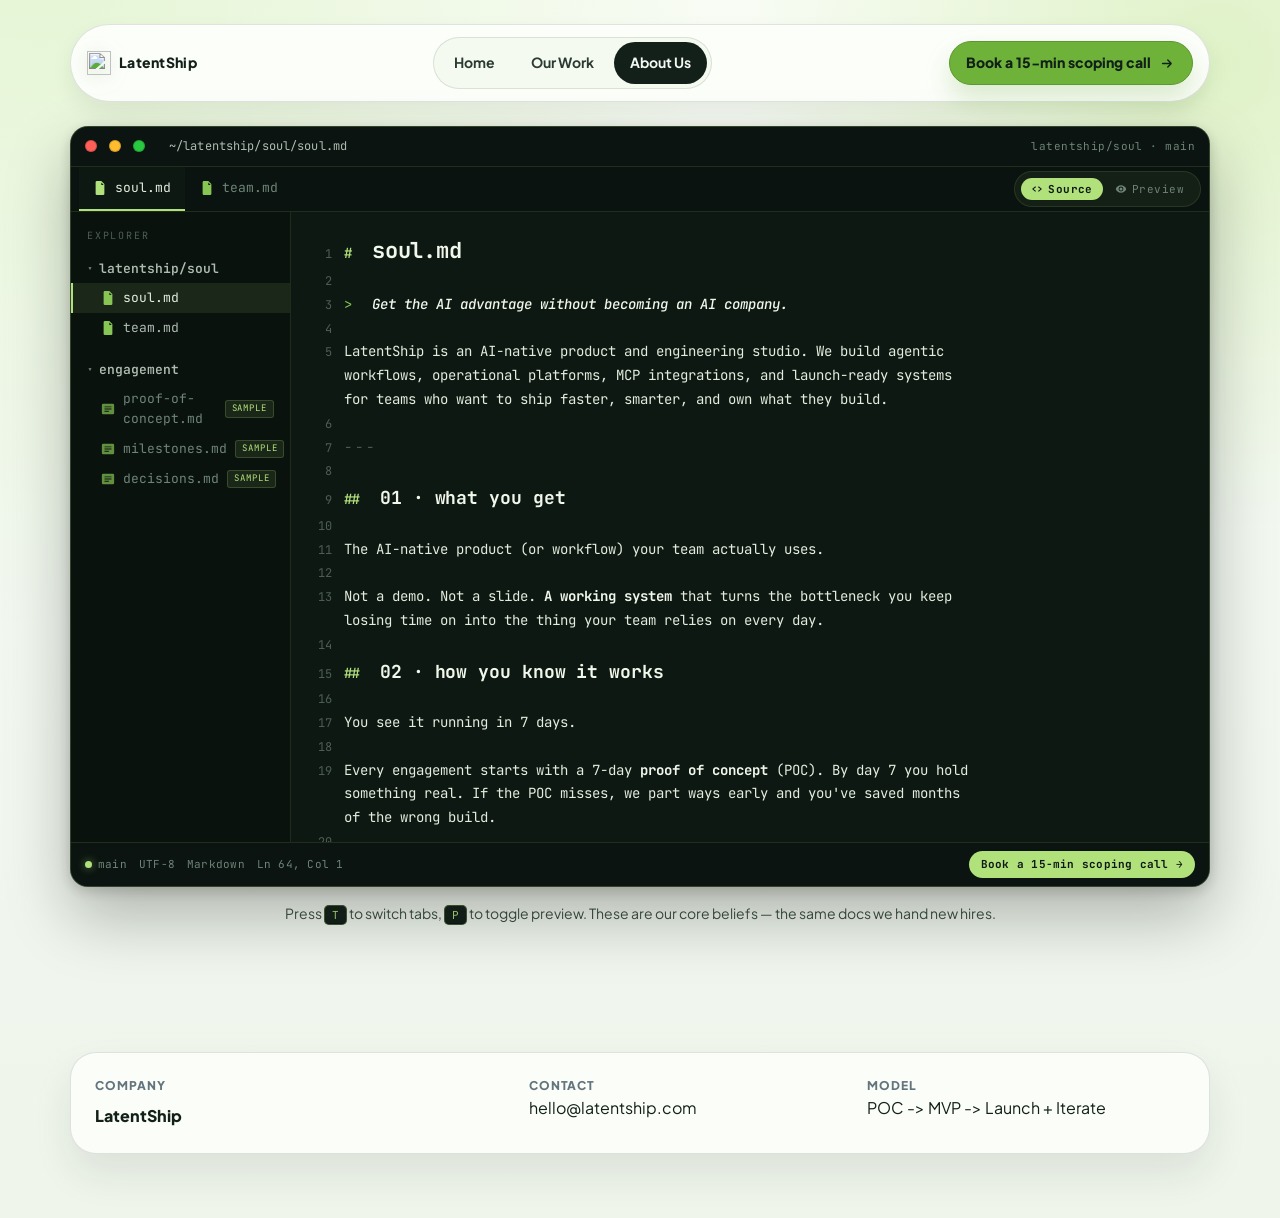
==== commit faef1486: "Updates to the about us page, new IDE based UI viewfinder and soul.md and team.md added" ====
--- a/about/index.html
+++ b/about/index.html
@@ -6,13 +6,13 @@
     <meta name="viewport" content="width=device-width, initial-scale=1.0" />
     <meta
       name="description"
-      content="About LatentShip, an AI-native product and engineering team building practical operational software."
+      content="soul.md — LatentShip's value, partnership philosophy, and team. Rendered as the file itself."
     />
-    <title>LatentShip | About Us</title>
+    <title>LatentShip | soul.md</title>
     <link rel="preconnect" href="https://fonts.googleapis.com" />
     <link rel="preconnect" href="https://fonts.gstatic.com" crossorigin />
     <link
-      href="https://fonts.googleapis.com/css2?family=Plus+Jakarta+Sans:wght@400;500;600;700;800&family=Sora:wght@500;600;700&display=swap"
+      href="https://fonts.googleapis.com/css2?family=Plus+Jakarta+Sans:wght@400;500;600;700;800&family=Sora:wght@500;600;700&family=JetBrains+Mono:wght@400;500;600;700&display=swap"
       rel="stylesheet"
     />
     <link rel="stylesheet" href="../css/styles.css" />
@@ -21,12 +21,7 @@
     <header class="site-header">
       <div class="container nav-shell">
         <a href="../" class="brand">
-          <svg class="brand-mark" viewBox="0 0 28 28" aria-hidden="true" focusable="false">
-            <circle cx="14" cy="14" r="13" fill="#eef7e2" stroke="#b6d98a" />
-            <path d="M16.7 6.9c-2.6.6-4.7 2.7-5.3 5.3l-2.8 2.8 2.4 2.4 2.8-2.8c2.6-.6 4.7-2.7 5.3-5.3l.5-2.2-2.2.5Z" fill="#79ba37" />
-            <circle cx="15.8" cy="10.4" r="1.2" fill="#0f1518" />
-            <path d="M9.2 17.4 8 20l2.6-1.2z" fill="#5f9b2f" />
-          </svg>
+          <img class="brand-mark" src="../assets/logo-mark.svg" alt="" aria-hidden="true" />
           <span class="brand-text">LatentShip</span>
         </a>
         <nav class="nav-links" aria-label="Primary">
@@ -39,13 +34,38 @@
     </header>
 
     <main>
-      <section class="section">
-        <div class="container panel page-shell" data-reveal>
-          <p class="eyebrow">About us</p>
-          <h1 id="about-title"></h1>
-          <p class="lead" id="about-copy"></p>
+      <section class="section section-tight soul-section">
+        <div class="container">
+          <div class="soul-editor" data-reveal>
+            <div class="ide-titlebar">
+              <span class="ide-dot dot-red" aria-hidden="true"></span>
+              <span class="ide-dot dot-amber" aria-hidden="true"></span>
+              <span class="ide-dot dot-green" aria-hidden="true"></span>
+              <span class="ide-path" id="ide-path"></span>
+              <span class="ide-spacer"></span>
+              <span class="ide-branch" id="ide-branch"></span>
+            </div>
+            <div class="ide-tabbar" id="ide-tabbar" role="tablist" aria-label="Files"></div>
+            <div class="ide-body">
+              <aside class="ide-sidebar" aria-label="Explorer">
+                <p class="ide-sidebar-label">Explorer</p>
+                <ul class="ide-tree" id="ide-tree"></ul>
+              </aside>
+              <div class="ide-viewport" id="ide-viewport"></div>
+            </div>
+            <div class="ide-statusbar">
+              <span class="ide-status-chip"><span class="ide-status-dot"></span><span id="ide-status-branch"></span></span>
+              <span class="ide-status-chip">UTF-8</span>
+              <span class="ide-status-chip" id="ide-mode-chip">Markdown</span>
+              <span class="ide-status-chip ide-cursor" id="ide-cursor">Ln 1, Col 1</span>
+              <span class="ide-status-spacer"></span>
+              <a href="../get-started/" class="ide-status-cta" data-track="cta_primary">Book a 15-min scoping call →</a>
+            </div>
+          </div>
 
-          <div id="founder-grid" class="founder-grid"></div>
+          <p class="soul-hint">
+            Press <kbd>T</kbd> to switch tabs, <kbd>P</kbd> to toggle preview. These are our core beliefs — the same docs we hand new hires.
+          </p>
         </div>
       </section>
     </main>
@@ -71,5 +91,3 @@
     <script src="../js/main.js" defer></script>
   </body>
 </html>
-
-
--- a/css/styles.css
+++ b/css/styles.css
@@ -191,6 +191,7 @@
   width: 24px;
   height: 24px;
   flex: 0 0 24px;
+  display: block;
   filter: drop-shadow(0 4px 10px rgba(90, 146, 45, 0.2));
 }
 
@@ -317,6 +318,35 @@
   background: var(--brand-400);
   color: #112018;
   box-shadow: 0 14px 26px rgba(106, 168, 54, 0.22);
+}
+
+.mobile-sticky-cta {
+  display: none;
+  position: fixed;
+  left: var(--space-2);
+  right: var(--space-2);
+  bottom: calc(var(--space-3) + env(safe-area-inset-bottom));
+  z-index: 50;
+  opacity: 0;
+  visibility: hidden;
+  transform: translateY(118%);
+  pointer-events: none;
+  transition:
+    visibility var(--normal) var(--ease-out),
+    opacity var(--normal) var(--ease-out),
+    transform var(--normal) var(--ease-out);
+}
+
+.mobile-sticky-cta-link {
+  width: 100%;
+  min-height: 50px;
+}
+
+.mobile-sticky-cta.is-visible {
+  opacity: 1;
+  visibility: visible;
+  transform: translateY(0);
+  pointer-events: auto;
 }
 
 .nav-cta:hover,
@@ -1477,6 +1507,11 @@
   font-weight: 700;
 }
 
+.turnstile-slot {
+  min-height: 0;
+  margin-top: var(--space-2);
+}
+
 .lead-success {
   margin-top: var(--space-4);
   border-radius: var(--radius-md);
@@ -1634,6 +1669,11 @@
   border-radius: var(--radius-md);
 }
 
+.project-preview.large.is-swipeable {
+  touch-action: pan-y;
+  user-select: none;
+}
+
 .project-gallery-shell {
   display: grid;
   gap: var(--space-3);
@@ -1657,6 +1697,15 @@
   display: inline-flex;
   align-items: center;
   gap: 6px;
+}
+
+.gallery-nav-btn:hover {
+  background: #eaf4e2;
+  border-color: rgba(10, 16, 18, 0.3);
+}
+
+.gallery-nav-btn:active {
+  transform: translateY(1px);
 }
 
 #gallery-prev::before,
@@ -1714,6 +1763,13 @@
   font-size: var(--text-xs);
 }
 
+.gallery-gesture-hint {
+  margin: 0;
+  font-size: var(--text-xs);
+  font-weight: 700;
+  color: #3b4d43;
+}
+
 .project-side-card {
   border: 1px solid var(--line);
   border-radius: var(--radius-md);
@@ -1755,6 +1811,781 @@
   font-size: var(--text-sm);
 }
 
+/* MCP Capability section */
+.mcp-panel {
+  padding: var(--space-8);
+}
+
+.mcp-content {
+  display: grid;
+  grid-template-columns: 1fr 1.15fr;
+  gap: var(--space-8);
+  align-items: start;
+  position: relative;
+  z-index: 1;
+}
+
+.mcp-eyebrow {
+  color: #b1e17b;
+}
+
+.mcp-copy h2 {
+  margin-top: var(--space-3);
+  font-size: clamp(30px, 3.4vw, 46px);
+  max-width: 12ch;
+}
+
+.mcp-lead {
+  margin-top: var(--space-4);
+  color: #d4dfd1;
+  max-width: 52ch;
+}
+
+.mcp-features {
+  margin: var(--space-6) 0 0;
+  padding: 0;
+  list-style: none;
+  display: grid;
+  gap: var(--space-4);
+}
+
+.mcp-features li {
+  display: grid;
+  grid-template-columns: 34px 1fr;
+  gap: var(--space-3);
+  align-items: start;
+}
+
+.mcp-feature-icon {
+  width: 34px;
+  height: 34px;
+  border: 1px solid rgba(177, 225, 123, 0.34);
+  border-radius: 50%;
+  background: rgba(177, 225, 123, 0.1);
+  color: #b1e17b;
+  display: inline-flex;
+  align-items: center;
+  justify-content: center;
+  font-size: var(--text-xs);
+  font-weight: 800;
+  line-height: 1;
+  margin-top: 1px;
+}
+
+.mcp-features strong {
+  display: block;
+  color: #f0f5ed;
+  font-size: var(--text-md);
+  font-weight: 700;
+}
+
+.mcp-features span {
+  color: #c4d5be;
+  font-size: var(--text-sm);
+  line-height: 1.5;
+}
+
+.mcp-actions {
+  margin-top: var(--space-6);
+}
+
+.mcp-cta {
+  background: #f6faf3;
+  color: #0f1914;
+  border-color: transparent;
+  box-shadow: 0 12px 28px rgba(144, 203, 83, 0.18);
+}
+
+.mcp-cta:hover {
+  background: #eaf5dc;
+  color: #0a120d;
+}
+
+.mcp-diagram-wrap {
+  border-radius: var(--radius-md);
+  overflow: hidden;
+  border: 1px solid rgba(144, 203, 83, 0.24);
+  background: #fbfdf9;
+  padding: var(--space-2);
+  box-shadow: 0 8px 32px rgba(144, 203, 83, 0.08);
+}
+
+.mcp-diagram-img {
+  width: 100%;
+  height: auto;
+  display: block;
+  border-radius: 12px;
+}
+
+/* About page — soul.md as a file-editor view */
+
+:root {
+  --font-mono: "JetBrains Mono", ui-monospace, SFMono-Regular, Menlo, Consolas, "Liberation Mono", monospace;
+  --ide-bg: #0e1813;
+  --ide-bg-soft: #121f18;
+  --ide-bg-sidebar: #0a120e;
+  --ide-bg-titlebar: #0b1410;
+  --ide-bg-tab: #0a130f;
+  --ide-bg-tab-active: #0e1813;
+  --ide-bg-status: #0b1410;
+  --ide-line: rgba(177, 225, 123, 0.12);
+  --ide-line-strong: rgba(177, 225, 123, 0.22);
+  --ide-text: #e3ecdd;
+  --ide-text-soft: #aebcb1;
+  --ide-text-muted: #6e8479;
+  --ide-text-faint: #4d5e54;
+  --ide-accent: #b1e17b;
+  --ide-accent-soft: #87c655;
+  --ide-link: #91c0e8;
+  --ide-keyword: #d8a6f0;
+  --ide-string: #f0d6a4;
+  --ide-bold: #f1f7eb;
+}
+
+.soul-section {
+  padding-top: var(--space-6);
+  padding-bottom: var(--space-12);
+}
+
+.soul-editor {
+  border-radius: 18px;
+  overflow: hidden;
+  background: var(--ide-bg);
+  border: 1px solid var(--ide-line-strong);
+  box-shadow:
+    0 30px 64px rgba(8, 14, 11, 0.28),
+    0 4px 14px rgba(8, 14, 11, 0.18),
+    inset 0 1px 0 rgba(177, 225, 123, 0.06);
+  color: var(--ide-text);
+  display: grid;
+  grid-template-columns: minmax(0, 1fr);
+  grid-template-rows: auto auto 1fr auto;
+  min-height: 640px;
+}
+
+.ide-titlebar {
+  display: flex;
+  align-items: center;
+  gap: var(--space-3);
+  padding: 10px 14px;
+  background: var(--ide-bg-titlebar);
+  border-bottom: 1px solid var(--ide-line);
+}
+
+.ide-dot {
+  width: 12px;
+  height: 12px;
+  border-radius: 50%;
+  display: inline-block;
+}
+
+.dot-red {
+  background: #ff5f57;
+  box-shadow: inset 0 0 0 1px rgba(0, 0, 0, 0.18);
+}
+.dot-amber {
+  background: #febc2e;
+  box-shadow: inset 0 0 0 1px rgba(0, 0, 0, 0.18);
+}
+.dot-green {
+  background: #28c840;
+  box-shadow: inset 0 0 0 1px rgba(0, 0, 0, 0.18);
+}
+
+.ide-path {
+  font-family: var(--font-mono);
+  font-size: 12px;
+  color: var(--ide-text-soft);
+  margin-left: var(--space-3);
+  letter-spacing: 0.01em;
+}
+
+.ide-spacer {
+  flex: 1;
+}
+
+.ide-branch {
+  font-family: var(--font-mono);
+  font-size: 11px;
+  color: var(--ide-text-muted);
+  letter-spacing: 0.04em;
+  text-transform: lowercase;
+}
+
+.ide-tabbar {
+  display: flex;
+  align-items: stretch;
+  justify-content: space-between;
+  gap: var(--space-3);
+  padding: 0 var(--space-2);
+  background: var(--ide-bg-tab);
+  border-bottom: 1px solid var(--ide-line);
+}
+
+.ide-tabbar-tabs {
+  display: flex;
+  gap: 1px;
+  overflow-x: auto;
+  scrollbar-width: thin;
+  flex: 1 1 0;
+  min-width: 0;
+}
+
+.ide-mode-toggle {
+  display: inline-flex;
+  align-items: center;
+  gap: 2px;
+  padding: 6px;
+  margin: 4px 0;
+  background: rgba(177, 225, 123, 0.06);
+  border: 1px solid var(--ide-line);
+  border-radius: 999px;
+  flex-shrink: 0;
+}
+
+.ide-mode-btn {
+  font-family: var(--font-mono);
+  font-size: 11px;
+  color: var(--ide-text-muted);
+  background: transparent;
+  border: none;
+  padding: 4px 10px;
+  display: inline-flex;
+  align-items: center;
+  gap: 5px;
+  cursor: pointer;
+  border-radius: 999px;
+  letter-spacing: 0.04em;
+  transition: color var(--fast) var(--ease-out), background var(--fast) var(--ease-out);
+  white-space: nowrap;
+}
+
+.ide-mode-btn:hover {
+  color: var(--ide-text);
+}
+
+.ide-mode-btn.is-active {
+  background: var(--ide-accent);
+  color: var(--ide-bg);
+  font-weight: 700;
+}
+
+.ide-mode-icon {
+  width: 12px;
+  height: 12px;
+  color: currentColor;
+}
+
+.ide-tab {
+  font-family: var(--font-mono);
+  font-size: 13px;
+  color: var(--ide-text-muted);
+  background: transparent;
+  border: none;
+  padding: 10px 14px;
+  display: inline-flex;
+  align-items: center;
+  gap: 8px;
+  cursor: pointer;
+  border-bottom: 2px solid transparent;
+  white-space: nowrap;
+  transition: color var(--fast) var(--ease-out), background var(--fast) var(--ease-out);
+}
+
+.ide-tab:hover {
+  color: var(--ide-text-soft);
+  background: rgba(177, 225, 123, 0.04);
+}
+
+.ide-tab.is-active {
+  color: var(--ide-text);
+  background: var(--ide-bg-tab-active);
+  border-bottom-color: var(--ide-accent);
+}
+
+.ide-file-icon {
+  width: 14px;
+  height: 14px;
+  color: var(--ide-accent-soft);
+  flex-shrink: 0;
+}
+
+.ide-tab.is-active .ide-file-icon {
+  color: var(--ide-accent);
+}
+
+.ide-body {
+  display: grid;
+  grid-template-columns: 220px minmax(0, 1fr);
+  min-height: 480px;
+  min-width: 0;
+  width: 100%;
+  overflow: hidden;
+}
+
+.ide-sidebar,
+.ide-viewport {
+  min-width: 0;
+}
+
+.ide-sidebar {
+  background: var(--ide-bg-sidebar);
+  border-right: 1px solid var(--ide-line);
+  padding: var(--space-4) 0;
+  overflow-y: auto;
+}
+
+.ide-sidebar-label {
+  font-family: var(--font-mono);
+  font-size: 10px;
+  letter-spacing: 0.18em;
+  color: var(--ide-text-faint);
+  text-transform: uppercase;
+  margin: 0 0 var(--space-3);
+  padding: 0 var(--space-4);
+}
+
+.ide-tree {
+  list-style: none;
+  margin: 0;
+  padding: 0;
+  font-family: var(--font-mono);
+  font-size: 13px;
+}
+
+.ide-tree-folder {
+  display: flex;
+  align-items: center;
+  gap: 6px;
+  padding: 4px var(--space-4);
+  color: var(--ide-text-soft);
+  font-weight: 600;
+}
+
+.ide-tree-twist {
+  color: var(--ide-text-muted);
+  font-size: 10px;
+}
+
+.ide-tree-file {
+  display: flex;
+  align-items: center;
+  gap: 8px;
+  padding: 5px var(--space-4) 5px 28px;
+  color: var(--ide-text-soft);
+  cursor: pointer;
+  border-left: 2px solid transparent;
+  transition: background var(--fast) var(--ease-out), color var(--fast) var(--ease-out);
+}
+
+.ide-tree-file:hover {
+  background: rgba(177, 225, 123, 0.05);
+  color: var(--ide-text);
+}
+
+.ide-tree-file.is-active {
+  background: rgba(177, 225, 123, 0.1);
+  color: var(--ide-text);
+  border-left-color: var(--ide-accent);
+}
+
+.ide-tree-file.is-locked {
+  color: var(--ide-text-faint);
+  cursor: not-allowed;
+}
+
+.ide-tree-file.is-locked .ide-file-icon {
+  color: var(--ide-text-faint);
+}
+
+.ide-viewport {
+  background: var(--ide-bg);
+  padding: var(--space-5) 0;
+  overflow-y: auto;
+  font-family: var(--font-mono);
+  font-size: 14px;
+  line-height: 1.7;
+  color: var(--ide-text);
+  max-height: 70vh;
+}
+
+.md-doc {
+  max-width: 90ch;
+}
+
+.md-line {
+  display: grid;
+  grid-template-columns: auto auto 1fr;
+  gap: 12px;
+  padding: 0 var(--space-5);
+  align-items: baseline;
+}
+
+.md-line:hover {
+  background: rgba(177, 225, 123, 0.03);
+}
+
+.md-ln {
+  color: var(--ide-text-faint);
+  font-size: 12px;
+  text-align: right;
+  user-select: none;
+  font-variant-numeric: tabular-nums;
+}
+
+.md-syntax {
+  color: var(--ide-text-muted);
+  white-space: pre;
+  user-select: none;
+}
+
+.md-content {
+  color: var(--ide-text);
+  word-break: break-word;
+}
+
+.md-blank {
+  min-height: 1.7em;
+}
+
+.md-h .md-syntax {
+  color: var(--ide-accent);
+  font-weight: 700;
+}
+
+.md-h1 .md-content {
+  color: var(--ide-bold);
+  font-size: 22px;
+  font-weight: 700;
+  letter-spacing: -0.01em;
+}
+
+.md-h2 .md-content {
+  color: var(--ide-bold);
+  font-size: 18px;
+  font-weight: 700;
+  letter-spacing: -0.005em;
+}
+
+.md-h3 .md-content {
+  color: var(--ide-text);
+  font-size: 15px;
+  font-weight: 700;
+}
+
+.md-bq .md-syntax {
+  color: var(--ide-accent-soft);
+}
+
+.md-bq .md-content {
+  color: var(--ide-bold);
+  font-style: italic;
+  font-weight: 500;
+}
+
+.md-li .md-syntax {
+  color: var(--ide-accent);
+}
+
+.md-li .md-content {
+  color: var(--ide-text-soft);
+}
+
+.md-hr .md-syntax {
+  color: var(--ide-text-faint);
+  letter-spacing: 0.2em;
+}
+
+.md-content .md-bold {
+  color: var(--ide-bold);
+  font-weight: 700;
+}
+
+.md-content .md-em {
+  color: var(--ide-string);
+  font-style: italic;
+}
+
+.md-content .md-code {
+  font-family: var(--font-mono);
+  background: rgba(177, 225, 123, 0.1);
+  color: var(--ide-accent);
+  padding: 1px 6px;
+  border-radius: 4px;
+  font-size: 0.92em;
+  border: 1px solid rgba(177, 225, 123, 0.15);
+}
+
+.md-content .md-link {
+  color: var(--ide-link);
+  text-decoration: underline;
+  text-decoration-color: rgba(145, 192, 232, 0.4);
+  text-underline-offset: 3px;
+}
+
+.md-content .md-link:hover {
+  text-decoration-color: var(--ide-link);
+}
+
+/* Preview / Reader mode */
+
+.md-rich {
+  font-family: var(--font-body);
+  font-size: 16px;
+  line-height: 1.65;
+  color: var(--ide-text);
+  padding: var(--space-4) var(--space-7);
+  max-width: 72ch;
+}
+
+.md-rich-h1,
+.md-rich-h2,
+.md-rich-h3 {
+  font-family: var(--font-display);
+  color: var(--ide-bold);
+  letter-spacing: -0.01em;
+  line-height: 1.2;
+}
+
+.md-rich-h1 {
+  font-size: clamp(28px, 3.4vw, 38px);
+  margin: 0 0 var(--space-3);
+  padding-bottom: var(--space-3);
+  border-bottom: 1px solid var(--ide-line);
+}
+
+.md-rich-h2 {
+  font-size: clamp(22px, 2.6vw, 28px);
+  margin: var(--space-8) 0 var(--space-3);
+  color: var(--ide-accent);
+}
+
+.md-rich-h3 {
+  font-size: clamp(18px, 2vw, 22px);
+  margin: var(--space-6) 0 var(--space-2);
+}
+
+.md-rich-p {
+  margin: 0 0 var(--space-4);
+  color: var(--ide-text);
+}
+
+.md-rich-bq {
+  margin: var(--space-4) 0;
+  padding: var(--space-4) var(--space-5);
+  border-left: 3px solid var(--ide-accent);
+  background: rgba(177, 225, 123, 0.06);
+  border-radius: 0 8px 8px 0;
+  color: var(--ide-bold);
+  font-size: 1.05em;
+  font-style: italic;
+  font-weight: 500;
+}
+
+.md-rich-ul {
+  margin: 0 0 var(--space-4);
+  padding-left: var(--space-5);
+  display: grid;
+  gap: var(--space-2);
+}
+
+.md-rich-ul li {
+  color: var(--ide-text-soft);
+  position: relative;
+  padding-left: var(--space-3);
+  list-style: none;
+}
+
+.md-rich-ul li::before {
+  content: "";
+  position: absolute;
+  left: 0;
+  top: 0.62em;
+  width: 7px;
+  height: 7px;
+  border-radius: 50%;
+  background: var(--ide-accent);
+}
+
+.md-rich-hr {
+  margin: var(--space-6) 0;
+  border: none;
+  height: 1px;
+  background: var(--ide-line);
+}
+
+.md-rich .md-bold {
+  color: var(--ide-bold);
+  font-weight: 700;
+}
+
+.md-rich .md-em {
+  color: var(--ide-text);
+  font-style: italic;
+}
+
+.md-rich .md-code {
+  font-family: var(--font-mono);
+  background: rgba(177, 225, 123, 0.1);
+  color: var(--ide-accent);
+  padding: 2px 7px;
+  border-radius: 5px;
+  font-size: 0.88em;
+  border: 1px solid rgba(177, 225, 123, 0.18);
+}
+
+.md-rich .md-link {
+  color: var(--ide-link);
+  text-decoration: underline;
+  text-decoration-color: rgba(145, 192, 232, 0.45);
+  text-underline-offset: 3px;
+}
+
+.md-rich .md-link:hover {
+  text-decoration-color: var(--ide-link);
+}
+
+/* Sample folder (engagement artifacts) */
+
+.ide-tree-folder-sub {
+  margin-top: var(--space-3);
+}
+
+.ide-tree-file.is-sample {
+  color: var(--ide-text-muted);
+  cursor: default;
+  position: relative;
+}
+
+.ide-tree-file.is-sample:hover {
+  background: rgba(177, 225, 123, 0.04);
+}
+
+.ide-tree-file.is-sample .ide-file-icon {
+  color: var(--ide-accent-soft);
+  opacity: 0.7;
+}
+
+.ide-tree-tag {
+  margin-left: auto;
+  font-size: 9px;
+  text-transform: uppercase;
+  letter-spacing: 0.1em;
+  color: var(--ide-accent);
+  background: rgba(177, 225, 123, 0.1);
+  padding: 1px 6px;
+  border-radius: 3px;
+  border: 1px solid rgba(177, 225, 123, 0.2);
+}
+
+/* Dark scrollbars (viewport + sidebar) */
+
+.ide-viewport,
+.ide-sidebar,
+.ide-tabbar-tabs {
+  scrollbar-width: thin;
+  scrollbar-color: rgba(177, 225, 123, 0.22) transparent;
+}
+
+.ide-viewport::-webkit-scrollbar,
+.ide-sidebar::-webkit-scrollbar,
+.ide-tabbar-tabs::-webkit-scrollbar {
+  width: 10px;
+  height: 10px;
+}
+
+.ide-viewport::-webkit-scrollbar-track,
+.ide-sidebar::-webkit-scrollbar-track,
+.ide-tabbar-tabs::-webkit-scrollbar-track {
+  background: transparent;
+}
+
+.ide-viewport::-webkit-scrollbar-thumb,
+.ide-sidebar::-webkit-scrollbar-thumb,
+.ide-tabbar-tabs::-webkit-scrollbar-thumb {
+  background: rgba(177, 225, 123, 0.18);
+  border-radius: 5px;
+  border: 2px solid var(--ide-bg);
+}
+
+.ide-viewport::-webkit-scrollbar-thumb:hover,
+.ide-sidebar::-webkit-scrollbar-thumb:hover,
+.ide-tabbar-tabs::-webkit-scrollbar-thumb:hover {
+  background: rgba(177, 225, 123, 0.32);
+}
+
+.ide-sidebar::-webkit-scrollbar-thumb {
+  border-color: var(--ide-bg-sidebar);
+}
+
+.ide-statusbar {
+  display: flex;
+  align-items: center;
+  gap: var(--space-3);
+  padding: 8px 14px;
+  background: var(--ide-bg-status);
+  border-top: 1px solid var(--ide-line);
+  font-family: var(--font-mono);
+  font-size: 11px;
+  color: var(--ide-text-muted);
+  letter-spacing: 0.02em;
+  flex-wrap: wrap;
+}
+
+.ide-status-chip {
+  display: inline-flex;
+  align-items: center;
+  gap: 6px;
+}
+
+.ide-status-dot {
+  width: 7px;
+  height: 7px;
+  border-radius: 50%;
+  background: var(--ide-accent);
+  box-shadow: 0 0 8px rgba(177, 225, 123, 0.6);
+}
+
+.ide-status-spacer {
+  flex: 1;
+}
+
+.ide-status-cta {
+  font-family: var(--font-mono);
+  font-size: 11px;
+  color: var(--ide-bg);
+  background: var(--ide-accent);
+  padding: 5px 12px;
+  border-radius: 999px;
+  text-decoration: none;
+  font-weight: 700;
+  letter-spacing: 0.02em;
+  transition: transform var(--fast) var(--ease-out), background var(--fast) var(--ease-out);
+}
+
+.ide-status-cta:hover {
+  background: #c4ed90;
+  transform: translateY(-1px);
+}
+
+.soul-hint {
+  margin-top: var(--space-4);
+  text-align: center;
+  color: var(--ink-soft);
+  font-size: var(--text-sm);
+}
+
+.soul-hint kbd {
+  font-family: var(--font-mono);
+  font-size: 11px;
+  padding: 2px 7px;
+  border-radius: 5px;
+  background: #14211a;
+  color: #b1e17b;
+  border: 1px solid rgba(177, 225, 123, 0.3);
+  box-shadow: inset 0 -1px 0 rgba(0, 0, 0, 0.3);
+}
+
 [data-reveal] {
   opacity: 0;
   transform: translateY(14px);
@@ -1790,6 +2621,7 @@
   }
 
   .hero-grid,
+  .mcp-content,
   .roadmap-grid,
   .trust-grid,
   .project-detail-grid,
@@ -1801,6 +2633,10 @@
     grid-template-columns: 1fr;
   }
 
+  .ide-body {
+    grid-template-columns: 180px minmax(0, 1fr);
+  }
+
   .inline-head {
     align-items: flex-start;
     flex-direction: column;
@@ -1808,6 +2644,7 @@
 
   .hero-copy,
   .hero-card,
+  .mcp-panel,
   .why-panel,
   .faq-shell,
   .page-shell,
@@ -1816,11 +2653,73 @@
   .footer-grid {
     padding: var(--space-6);
   }
+
+  .mcp-copy h2 {
+    max-width: 18ch;
+  }
+
+  .ide-body {
+    grid-template-columns: minmax(0, 1fr);
+    grid-template-rows: auto 1fr;
+  }
+
+  .ide-sidebar {
+    border-right: none;
+    border-bottom: 1px solid var(--ide-line);
+    padding: var(--space-3) 0;
+    max-height: 200px;
+  }
+
+  .ide-tree-file {
+    word-break: break-word;
+  }
+
+  .ide-viewport {
+    max-height: 60vh;
+    padding: var(--space-4) 0;
+    font-size: 13px;
+  }
+
+  .md-line {
+    padding: 0 var(--space-3);
+    gap: 8px;
+  }
+
+  .md-h1 .md-content {
+    font-size: 18px;
+  }
+
+  .md-h2 .md-content {
+    font-size: 16px;
+  }
+
+  .ide-mode-btn span {
+    display: none;
+  }
+
+  .ide-mode-btn {
+    padding: 5px 9px;
+  }
+
+  .md-rich {
+    padding: var(--space-3) var(--space-4);
+    font-size: 15px;
+  }
 }
 
 @media (max-width: 640px) {
+  .site-header {
+    position: sticky;
+    top: 0;
+    z-index: 40;
+    padding-top: var(--space-3);
+    padding-bottom: var(--space-2);
+    background: color-mix(in srgb, #f2f8ed 86%, transparent);
+    backdrop-filter: blur(10px);
+  }
+
   .section {
-    padding-block: var(--space-10);
+    padding-block: var(--space-8);
   }
 
   .hero.section {
@@ -1828,8 +2727,41 @@
     padding-bottom: var(--space-5);
   }
 
+  .section-tight {
+    padding-top: var(--space-3);
+    padding-bottom: var(--space-4);
+  }
+
+  #why-us.section {
+    padding-top: var(--space-8);
+  }
+
   .container {
     width: calc(100% - var(--space-4));
+  }
+
+  .nav-shell {
+    padding: var(--space-3);
+    border-radius: 24px;
+    gap: var(--space-3);
+    transition:
+      padding var(--normal) var(--ease-out),
+      border-radius var(--normal) var(--ease-out),
+      gap var(--normal) var(--ease-out),
+      box-shadow var(--normal) var(--ease-out);
+  }
+
+  .brand {
+    min-height: 36px;
+  }
+
+  .nav-links {
+    justify-self: stretch;
+    display: grid;
+    grid-template-columns: repeat(3, minmax(0, 1fr));
+    gap: 6px;
+    padding: 6px;
+    border-radius: 24px;
   }
 
   #hero-title {
@@ -1870,19 +2802,46 @@
   }
 
   .project-gallery-controls {
-    flex-direction: column;
+    display: grid;
+    grid-template-columns: repeat(2, minmax(0, 1fr));
   }
 
   .project-gallery-thumbs {
-    grid-template-columns: repeat(3, minmax(0, 1fr));
+    display: flex;
+    overflow-x: auto;
+    gap: var(--space-2);
+    padding-bottom: 2px;
+    scroll-snap-type: x proximity;
+  }
+
+  .gallery-thumb {
+    flex: 0 0 96px;
+    scroll-snap-align: start;
+  }
+
+  .gallery-nav-btn {
+    width: 100%;
+    justify-content: center;
+  }
+
+  .gallery-gesture-hint {
+    text-align: center;
   }
 
   .project-grid {
     grid-template-columns: 1fr;
   }
 
+  .mcp-diagram-wrap {
+    overflow-x: auto;
+    padding: 6px;
+  }
+
+  .mcp-diagram-img {
+    min-width: 680px;
+  }
+
   .nav-links a,
-  .nav-cta,
   .primary-cta,
   .footer-cta-link,
   .secondary-cta,
@@ -1892,12 +2851,64 @@
     justify-content: center;
   }
 
+  .nav-links a {
+    width: auto;
+    min-height: 44px;
+    padding: 0 var(--space-2);
+  }
+
+  .nav-cta {
+    width: 100%;
+    min-height: 48px;
+  }
+
+  body.mobile-header-collapsed .site-header {
+    padding-top: var(--space-2);
+    padding-bottom: var(--space-1);
+  }
+
+  body.mobile-header-collapsed .nav-shell {
+    padding: var(--space-2);
+    border-radius: 18px;
+    gap: var(--space-2);
+    box-shadow: 0 8px 16px rgba(18, 32, 24, 0.12);
+  }
+
+  body.mobile-header-collapsed .brand,
+  body.mobile-header-collapsed .site-header .nav-cta {
+    display: none;
+  }
+
+  body.mobile-header-collapsed .nav-links {
+    margin: 0;
+  }
+
+  .mobile-sticky-cta {
+    display: block;
+  }
+
   .nav-links.is-pill-ready .nav-active-pill {
     display: none;
   }
 
   .hero-card {
     min-height: 360px;
+  }
+
+  [data-reveal] {
+    opacity: 1;
+    transform: none;
+    transition: none;
+  }
+
+  .lead-step h2 {
+    font-size: clamp(24px, 7.2vw, 30px);
+    margin-bottom: var(--space-3);
+  }
+
+  .choice-card {
+    min-height: 56px;
+    padding: var(--space-3) var(--space-4);
   }
 }
 
